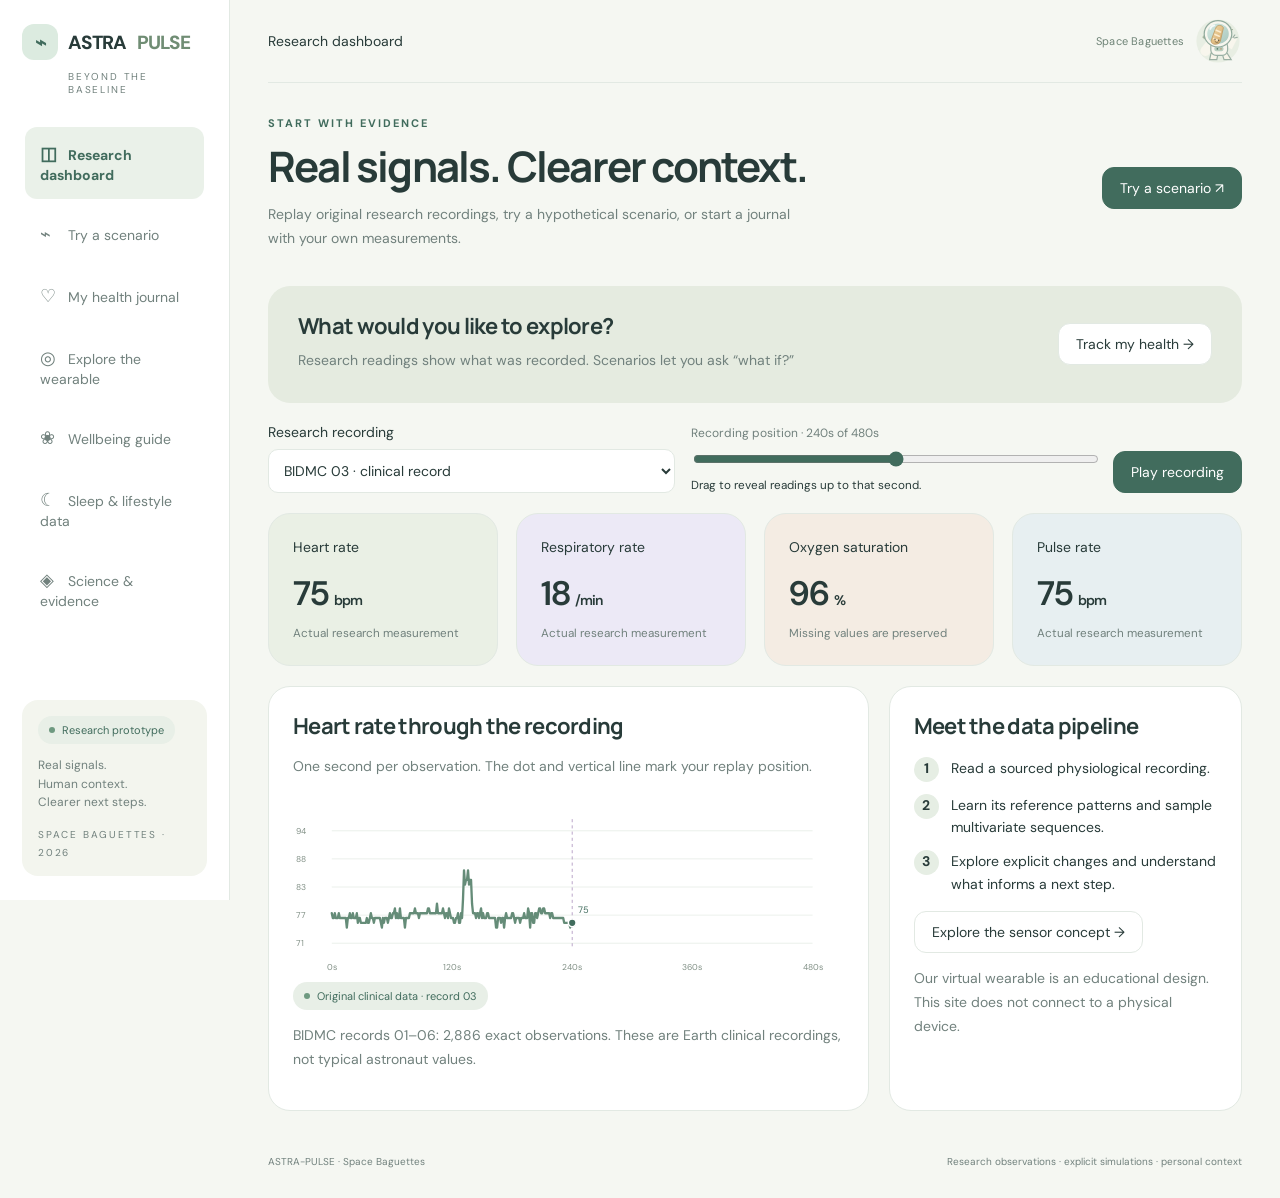
==== astra-pulse/index.html @ f9033aa8 "new dataset" ====
<!doctype html><html lang="en"><head><meta charset="UTF-8"><meta name="viewport" content="width=device-width,initial-scale=1"><meta name="description" content="Explore real health recordings, interactive scenarios, your personal journal and a 3D wearable concept."><title>ASTRA-PULSE · Crew health, understood</title><link rel="stylesheet" href="style.css"><link rel="stylesheet" href="experience.css"><link rel="stylesheet" href="cuff-model.css"></head><body><div id="app"></div><script src="research-data.js"></script><script src="sleep-data.js"></script><script src="health-engine.js"></script><script src="cuff-model.js"></script><script src="sleep-model.js"></script><script src="experience.js"></script></body></html>
---- astra-pulse/style.css ----
@import url('https://fonts.googleapis.com/css2?family=DM+Sans:wght@400;500;600;700&family=Manrope:wght@400;500;600;700;800&display=swap');
:root{--ink:#283b39;--muted:#71817d;--green:#416c5d;--line:#e2e9e3;--bg:#f5f7f2}*{box-sizing:border-box}body{margin:0;background:var(--bg);color:var(--ink);font:14px 'DM Sans',sans-serif}button,input,select{font:inherit}button,a,input,select{accent-color:var(--green)}button{cursor:pointer}button:focus-visible,a:focus-visible,input:focus-visible,select:focus-visible{outline:3px solid #b497df;outline-offset:3px}button{border:1px solid var(--line);border-radius:12px;padding:11px 17px;background:white;color:var(--ink)}button.primary{background:var(--green);color:white;border-color:var(--green)}a{color:var(--green)}h1,h2,h3{font-family:Manrope,sans-serif}h1{font-size:42px;line-height:1.17;letter-spacing:-1.8px;margin:12px 0}h2{font-size:22px;letter-spacing:-.7px;margin:0 0 8px}h3{font-size:15px;margin:0 0 10px}p{line-height:1.7;color:var(--muted)}.shell{display:grid;grid-template-columns:230px 1fr;min-height:100vh}.sidebar{background:#fff;border-right:1px solid var(--line);padding:32px 22px;position:sticky;top:0;height:100vh;display:flex;flex-direction:column}.logo{font-weight:800;font-size:19px;letter-spacing:-.7px;display:flex;align-items:center;gap:10px}.logo i{background:#dcebe0;width:36px;height:36px;display:grid;place-items:center;border-radius:12px;font-style:normal;color:var(--green)}.tiny{font-size:10px;text-transform:uppercase;letter-spacing:1.8px;color:var(--muted)}.sidebar nav{margin-top:45px;display:grid;gap:8px}.sidebar nav button{text-align:left;border:none;background:transparent;color:var(--muted);padding:15px}.sidebar nav button.active{background:#eaf1e9;color:var(--green);font-weight:700}.sidebar nav span{display:inline-block;width:28px;font-size:18px}.sidefoot{margin-top:auto;background:#f3f5ee;padding:18px;border-radius:16px}.sidefoot p{font-size:12px}.main{padding:0 38px 30px;max-width:1550px;width:100%;margin:auto}.topbar{height:83px;display:flex;align-items:center;justify-content:space-between;border-bottom:1px solid var(--line);gap:12px}.badge{display:inline-flex;align-items:center;gap:7px;border-radius:30px;font-size:11px;padding:7px 11px;background:#e8efe7;color:var(--green)}.badge:before{content:'';width:6px;height:6px;background:#6e9980;border-radius:50%}.avatar{display:inline-grid;place-items:center;width:36px;height:36px;background:#e9e0f3;border-radius:50%;font-weight:600}.hero{display:flex;justify-content:space-between;align-items:center;padding:33px 0 25px;gap:20px}.hero p{margin:10px 0;max-width:550px}.hero-actions{display:flex;gap:9px}.grid{display:grid;gap:18px}.stats{grid-template-columns:repeat(4,1fr);margin:20px 0}.card{border:1px solid var(--line);border-radius:22px;padding:24px;background:#fff;min-width:0}.stat{background:var(--tint,#fff)}.stat .value{font-size:34px;font-weight:600;letter-spacing:-1.2px;margin:15px 0 7px}.stat small{color:var(--muted)}.row{display:grid;grid-template-columns:1.7fr 1fr;gap:20px;margin-bottom:20px}.cardhead{display:flex;justify-content:space-between;align-items:center;gap:10px}.chart{width:100%;height:auto;display:block}.legend{display:flex;gap:18px;color:var(--muted);font-size:11px;margin-top:10px}.dot{display:inline-block;width:8px;height:8px;background:#6c9581;border-radius:50%;margin-right:5px}.notice{background:#f5eee2;border:1px solid #e7d8bd;border-radius:15px;padding:16px;margin:18px 0;line-height:1.7}.notice strong{display:block}.steps{display:grid;gap:12px;margin:16px 0}.step{display:flex;gap:12px;line-height:1.6}.step b{width:25px;height:25px;flex-shrink:0;background:#e6eee4;border-radius:50%;text-align:center}.controls{display:flex;flex-wrap:wrap;gap:16px;align-items:end;margin-bottom:18px}.control{display:grid;gap:8px;flex:1;min-width:140px}.control label{font-size:12px;color:var(--muted)}select{width:100%;padding:11px;border:1px solid var(--line);border-radius:10px;background:white;color:var(--ink)}input[type=range]{width:100%}.metriclabel{display:flex;justify-content:space-between}.mission{background:#e9eee8;overflow:hidden;position:relative;min-height:300px}.space{height:240px;perspective:800px;display:grid;place-items:center;touch-action:none;cursor:grab;background:radial-gradient(ellipse at 50% 60%,#f3f1e4,transparent 60%)}.craft{width:240px;height:130px;position:relative;transform-style:preserve-3d;transform:rotateX(-18deg) rotateY(-28deg);transition:transform .08s}.body{position:absolute;inset:15px 30px;background:linear-gradient(110deg,#fff,#dadfd8);border-radius:55px;border:2px solid #c1cbc2;box-shadow:inset 0 -18px 20px #b6c4b177;transform:translateZ(30px)}.window{position:absolute;left:72px;top:40px;width:90px;height:45px;border:7px solid #a5b8ac;border-radius:28px;background:linear-gradient(150deg,#729eab,#d0e9df);transform:translateZ(34px)}.panel{position:absolute;width:90px;height:140px;top:-5px;background:repeating-linear-gradient(0deg,transparent 0 22px,#afbdc9 23px 24px),repeating-linear-gradient(90deg,#829aa9 0 20px,#bfd0da 21px 23px);border:4px solid #b3c4cf;border-radius:6px;transform:translateZ(-5px)}.panel.left{left:-64px}.panel.right{right:-64px}.ring{position:absolute;width:130px;height:180px;left:55px;top:-25px;border:13px solid #ccd5c7;border-radius:50%;transform:rotateY(90deg);background:#eff2e333}.model-label{position:absolute;bottom:16px;left:22px;font-size:11px;color:var(--muted)}.bottomgrid{grid-template-columns:repeat(3,1fr)}.featureicon{font-size:24px;background:#f0eee5;display:inline-grid;place-items:center;width:44px;height:44px;border-radius:14px;margin-bottom:15px}.realmgrid{grid-template-columns:repeat(3,1fr)}.realm{background:var(--tint);min-height:210px}.realm p{color:#52655d}.realm button{background:#ffffff88}.eyebrow{color:var(--green);font-size:11px;letter-spacing:2px;text-transform:uppercase;font-weight:700}.banner{padding:25px 30px;border-radius:22px;background:#e5ebe0;display:flex;justify-content:space-between;align-items:center;gap:20px;margin-bottom:20px}.banner p{margin:5px 0}.tablewrap{overflow:auto}table{width:100%;border-collapse:collapse;font-size:12px}td,th{text-align:left;padding:14px 8px;border-bottom:1px solid var(--line)}th{color:var(--muted);font-weight:500}footer{display:flex;justify-content:space-between;color:var(--muted);font-size:10px;padding:24px 0 0;gap:20px}.checkin{display:flex;gap:10px;flex-wrap:wrap}.checkin button.selected{background:#dcebdd;border-color:#789981}.statusline{min-height:24px;font-size:12px;color:var(--green)}.breath{width:110px;height:110px;border-radius:50%;background:#dce7d7;margin:20px auto;display:grid;place-items:center}.breath.running{animation:breathe 10s ease-in-out infinite}@keyframes breathe{0%,100%{transform:scale(.8)}40%,60%{transform:scale(1.15)}}@media(min-width:1450px){.main{padding-left:55px;padding-right:55px}}@media(max-width:1100px){.shell{grid-template-columns:185px 1fr}.sidebar{padding:25px 12px}.main{padding:0 22px 25px}.stats{grid-template-columns:repeat(2,1fr)}.row{grid-template-columns:1fr}.realmgrid{grid-template-columns:repeat(2,1fr)}h1{font-size:34px}.hero{align-items:start}}@media(max-width:700px){.shell{display:block}.sidebar{position:static;height:auto;padding:15px}.sidebar nav{display:flex;overflow:auto;margin-top:15px;gap:4px}.sidebar nav button{white-space:nowrap;padding:11px}.sidebar nav span{width:20px}.sidefoot{display:none}.main{padding:0 15px 20px}.hero{display:block;padding-top:25px}.hero-actions{margin-top:15px}.topbar{height:65px}.stats{gap:10px}.card{padding:18px}.stat .value{font-size:28px}.bottomgrid,.realmgrid{grid-template-columns:1fr}.banner{display:block}.badge{font-size:10px}h1{font-size:32px}.cardhead{flex-wrap:wrap}}@media(prefers-reduced-motion:reduce){*{animation:none!important;transition:none!important}}
---- astra-pulse/experience.css ----
.preset-grid{display:flex;flex-wrap:wrap;gap:10px;margin-bottom:24px}.selected{background:#dcebdd!important;border-color:#7e9b82!important;color:#325842!important}.health-inputs{display:grid;grid-template-columns:1fr 1fr;gap:22px 16px}.health-inputs .control{min-width:0}.health-inputs small{line-height:1.5;color:#7a8880;font-size:11px}.health-inputs .metriclabel{flex-wrap:wrap;gap:8px}.health-inputs strong{color:#416c5d}.control input[type=number],.control input[type=date],.control textarea{background:#f9faf7;border:1px solid #dae3d8;border-radius:10px;padding:12px;width:100%;color:var(--ink)}textarea{resize:vertical;min-height:75px}.toggle{display:flex;gap:10px;align-items:center;margin-top:22px;color:var(--ink)}.scenario-layout{grid-template-columns:1fr 1.35fr}.score-number{font-size:48px;letter-spacing:-2px;color:#416c5d;font-weight:700}.score-number small{font-size:14px;color:var(--muted);letter-spacing:0;margin-left:6px}.score-parts{display:grid;grid-template-columns:1fr 1fr;gap:18px}.score-parts small{font-size:10px;color:var(--muted);display:block;margin-top:6px}.meter{height:6px;background:#edf0e9;border-radius:8px;margin-top:9px;overflow:hidden}.meter i{height:100%;display:block;background:#99b197;border-radius:8px}.mini-stats{display:grid;grid-template-columns:repeat(4,1fr);gap:10px;margin-top:20px}.mini-stats>div{padding:13px 8px;background:#f1f4ee;border-radius:13px;text-align:center}.mini-stats small{font-size:10px;color:var(--muted)}.mini-stats strong{display:block;font-size:18px;margin-top:8px}.mini-stats strong small{font-weight:400}details{line-height:1.7}summary{cursor:pointer;color:#416c5d;font-weight:600}#form-status{color:#416c5d;font-size:12px;line-height:1.6;margin-top:15px}.wearable-card{background:#e9eee8}.wearable-stage{position:relative}.wearable-stage .space{height:340px;background:radial-gradient(ellipse,#faf5e7,transparent 65%)}.wrist-model{position:relative;width:285px;height:220px;transform-style:preserve-3d}.wrist{position:absolute;left:0;top:67px;width:285px;height:105px;background:linear-gradient(180deg,#ead6c1,#d3b69b);border-radius:65px;border:1px solid #c4a58c;transform:translateZ(-15px);box-shadow:inset 0 -15px 25px #b9947666}.watch-band{position:absolute;left:105px;top:32px;width:75px;height:178px;background:repeating-linear-gradient(0deg,#819688 0 8px,#7a8c80 9px 10px);border:2px solid #6c8071;border-radius:30px;transform:translateZ(16px);box-shadow:0 12px 12px #314d3926}.watch-case{position:absolute;left:79px;top:48px;width:127px;height:143px;transform:translateZ(37px);background:linear-gradient(145deg,#f0eee1,#b4bdb3);border:3px solid #b5bfb2;border-radius:32px;box-shadow:6px 10px 0 #a9b4a6,12px 17px 18px #4a645c33;transform-style:preserve-3d}.watch-screen{position:absolute;inset:9px;border-radius:24px;background:linear-gradient(140deg,#334f45,#213c38);padding:14px 10px;color:#d6e9d9;transform:translateZ(5px)}.watch-screen>small{font-size:7px;letter-spacing:1px;display:block;text-align:center}.watch-screen>strong{display:block;margin-top:16px;font-size:29px;text-align:center}.watch-screen strong span{font-size:10px;font-weight:400}.watch-screen svg{width:100%;margin-top:8px}.sensor-dot{position:absolute;z-index:3;border:2px solid white;width:27px;height:27px;padding:0;border-radius:50%;background:#a2c5a0;color:#315840;box-shadow:0 0 0 5px #d9e6d388;animation:sensorPulse 2.3s ease-in-out infinite;transform:translateZ(13px);font-size:14px}.sensor-dot.ppg{left:-13px;top:50px}.sensor-dot.oxygen{right:-13px;top:65px;background:#c7b0de}.sensor-dot.eda{left:26px;bottom:-12px;background:#e5c699}.sensor-dot.motion{right:-8px;top:12px;background:#a8c8d5}.sensor-dot.temp{left:9px;top:-13px;background:#e2b4b5}.sensor-dot.active{box-shadow:0 0 0 7px #b7d2ab88;background:#d9edcf}.sensor-arrows{display:grid;grid-template-columns:1fr 1fr;gap:10px}.sensor-arrow{text-align:left;display:flex;align-items:center;gap:8px;font-size:12px;position:relative;background:#ffffffbb}.sensor-arrow span{font-size:18px}.sensor-arrow i{margin-left:auto;font-style:normal;font-size:18px;color:#78927b}.sensor-arrow:before{content:'→';color:#90a483;font-size:20px}.wearable-card .controls{margin-top:20px}.wearable-card p{font-size:11px}.dialog-close{position:absolute;top:15px;right:15px;padding:5px 12px;font-size:20px}dialog{border:1px solid var(--line);border-radius:25px;padding:34px;max-width:560px;width:calc(100% - 35px);color:var(--ink);box-shadow:0 25px 100px #203f3b44}dialog::backdrop{background:#233e3b70;backdrop-filter:blur(5px)}dialog h2{padding-right:25px}@keyframes sensorPulse{50%{box-shadow:0 0 0 9px #c1d7b655}}@media(max-width:1200px){.scenario-layout{grid-template-columns:1fr}.wearable-stage .space{height:300px}}@media(max-width:700px){.health-inputs,.score-parts{grid-template-columns:1fr}.mini-stats{grid-template-columns:repeat(2,1fr)}.sensor-arrows{grid-template-columns:1fr}.preset-grid button{font-size:12px;padding:10px}.score-number{font-size:38px}.wrist-model{width:270px}.health-inputs{gap:17px}}
 .sensor-leaders{position:absolute;left:-100px;top:-85px;width:340px;height:340px;overflow:visible;transform:translateZ(13px);pointer-events:none}.sensor-leaders g{pointer-events:all;cursor:pointer}.sensor-leaders g>path{stroke:#8da68f;stroke-width:1.5;fill:none}.sensor-leaders text{font-family:'DM Sans',sans-serif;font-size:10px;fill:#587260;font-weight:600}.sensor-leaders g:focus-visible{outline:2px solid #a18abc}.sensor-leaders g:hover>path{stroke:#416c5d;stroke-width:3}.sensor-leaders g:hover text{fill:#294c3c}
/* Keep the footer card visible; only navigation scrolls on shorter screens. */
@media (min-width:701px){
 .sidebar{height:100dvh;min-height:0;padding:24px 22px;overflow:hidden}
 .sidebar>.logo,.sidebar>.tiny{flex-shrink:0}
 .sidebar nav{flex:1 1 auto;min-height:0;margin-top:28px;overflow-y:auto;align-content:start;scrollbar-width:thin;padding:3px}
 .sidebar nav button{flex-shrink:0}
 .sidefoot{flex:0 0 auto;margin-top:18px;padding:16px}
 .sidefoot p{margin:12px 0;line-height:1.55}
}
@media (min-width:701px) and (max-width:1100px){.sidebar{padding:20px 12px}}
@media (min-width:701px) and (min-height:601px) and (max-height:800px){
 .sidebar nav{margin-top:20px;gap:4px}
 .sidebar nav button{padding:10px}
 .sidefoot{padding:14px;margin-top:12px}
 .sidefoot p{margin:8px 0;font-size:11px}
 .sidefoot .tiny{font-size:9px;letter-spacing:1px}
}
@media (min-width:701px) and (max-height:600px){
 .sidebar{padding-top:16px;padding-bottom:16px}
 .sidebar nav{margin-top:16px;gap:4px}
 .sidebar nav button{padding:11px}
 .sidefoot{padding:12px;margin-top:12px}
 .sidefoot p{margin:8px 0;font-size:11px}
 .sidefoot .tiny{font-size:9px;letter-spacing:1px}
}
 .team-mascot{display:flex;align-items:center;gap:10px;flex-shrink:0;color:#6e8376;font-size:11px;letter-spacing:.2px}.team-mascot img{display:block;width:48px;height:48px}.external-cuff-model{position:absolute;left:245px;top:130px;width:96px;height:72px;padding:0;background:none;border:none;border-radius:18px;transform:translateZ(13px);transform-style:preserve-3d;box-shadow:none}.cuff-arm{position:absolute;left:0;top:13px;width:93px;height:50px;border-radius:30px;background:linear-gradient(#e8d2b9,#c8a789);box-shadow:inset 0 -8px 10px #b9957733}.cuff-wrap{position:absolute;left:20px;top:5px;width:58px;height:61px;border-radius:13px;background:linear-gradient(120deg,#91a8b2,#b8cbd0);border:2px solid #7a939e;box-shadow:4px 4px 0 #718b9533}.cuff-display{position:absolute;left:29px;top:13px;width:42px;height:40px;border-radius:6px;background:#f0f5e9;display:flex;flex-direction:column;align-items:center;justify-content:center;color:#48665a;transform:translateZ(7px)}.cuff-display small{font-size:5px;line-height:1.5}.cuff-display strong{font-size:8px;line-height:1.8}.cuff-port{position:absolute;left:72px;top:40px;width:15px;height:24px;border-right:3px solid #718e99;border-bottom:3px solid #718e99;border-radius:0 0 12px 0}.external-cuff-model:hover .cuff-wrap,.external-cuff-model.selected .cuff-wrap{border-color:#527e66;box-shadow:0 0 0 5px #c8dcbd88}.external-cuff-model:focus-visible{outline:3px solid #ac93c5;outline-offset:5px}@media(max-width:700px){.team-mascot{gap:4px}.team-mascot span{display:none}.team-mascot img{width:42px;height:42px}.external-cuff-model{left:227px;transform:translateZ(13px) scale(.85)}}
 .sensor-leaders g{pointer-events:bounding-box}
@media(max-width:700px){.wearable-stage .space{overflow:clip}.wearable-stage .wrist-model{width:340px;zoom:.85}}
.cuff-accessory{display:block;width:100%;margin:12px 0 20px;padding:16px 18px;background:#f7f9f3;border:1px solid #d7e2d5;border-radius:20px;text-align:left;transition:background .15s,border-color .15s}.cuff-accessory:hover{background:#fff;border-color:#90ad96}.cuff-accessory.selected{background:#eef5e9!important}.cuff-accessory img{display:block;width:100%;height:auto;margin:12px 0 4px}.cuff-accessory>small{display:block;text-align:center;color:#829184;font-size:10px;line-height:1.5}.cuff-caption{display:flex;justify-content:space-between;align-items:center;gap:12px;color:#5d7965;font-size:11px}.cuff-caption .eyebrow{font-size:9px;letter-spacing:1.4px}@media(max-width:700px){.cuff-accessory{padding:13px 10px}.cuff-caption{align-items:start;flex-direction:column;gap:7px}.wearable-stage .wrist-model{width:285px;zoom:.85}}
---- astra-pulse/cuff-model.css ----
.cuff-3d{background:#edf2e9;text-align:left;cursor:default;padding:18px 20px;border:1px solid #d6e1d2}.cuff-space{height:228px;display:grid;place-items:center;perspective:850px;touch-action:none;cursor:grab;background:radial-gradient(ellipse,#f9f6e8,transparent 65%);overflow:clip;border-radius:14px}.cuff-rig{width:420px;height:180px;position:relative;transform-style:preserve-3d}.cuff-upper-arm{position:absolute;left:10px;top:60px;width:235px;height:80px;background:linear-gradient(#ead8c1,#d3b698);border:1px solid #c7ab8f;border-radius:44px;box-shadow:inset 0 -12px 20px #b6957526;transform:translateZ(-14px)}.cuff-fabric{position:absolute;left:82px;top:47px;width:94px;height:102px;border:2px solid #718a7b;background:linear-gradient(105deg,#a4b7a5,#7f9a88 50%,#637f70);border-radius:18px 20px 20px 18px;box-shadow:5px 7px 0 #6a847566,inset 6px 0 15px #d9e4d566;transform:translateZ(13px);transform-style:preserve-3d}.cuff-seam{position:absolute;inset:9px;border:1px dashed #d4e1cf80;border-radius:12px;pointer-events:none}.cuff-fastener{position:absolute;left:11px;right:11px;top:42px;height:22px;border-radius:4px;background:linear-gradient(#6f8676,#4d6e5c);border:1px solid #597361}.cuff-air-tube{position:absolute;inset:0;width:420px;height:180px;transform:translateZ(4px);pointer-events:none}.cuff-monitor{position:absolute;left:288px;top:43px;width:122px;height:111px;border-radius:25px;background:linear-gradient(135deg,#fcfbf2,#d9e0d4);border:2px solid #afbdac;box-shadow:5px 8px 0 #acbaaa,10px 16px 20px #4d6a5721;transform:translateZ(27px);transform-style:preserve-3d}.cuff-monitor-screen{position:absolute;left:12px;right:12px;top:13px;height:65px;border-radius:14px;background:linear-gradient(135deg,#334f45,#213c38);color:#d6e9d9;display:flex;flex-direction:column;align-items:center;justify-content:center;gap:5px;transform:translateZ(5px);text-align:center;box-shadow:inset 0 1px 3px #18372b55}.monitor-label{font-size:6px;letter-spacing:.8px;line-height:1}.cuff-monitor-screen strong{font-size:19px;font-weight:600;line-height:1;white-space:nowrap;font-variant-numeric:tabular-nums;letter-spacing:-.5px}.cuff-monitor-screen strong span{font-size:12px;color:#a9c6b4;font-weight:400;vertical-align:2px}.monitor-unit{font-size:7px;line-height:1;color:#a9c6b4}.monitor-power{position:absolute;bottom:9px;left:calc(50% - 9px);width:18px;height:18px;background:#8aa38c;border:1px solid #78937d;border-radius:50%;display:grid;place-items:center;color:#f6f8ef;font-size:11px}.cuff-hotspot{position:absolute;right:-13px;top:23px;width:28px;height:28px;border:2px solid #fff;border-radius:50%;background:#a8c7a0;color:#3b674c;padding:0;font-size:15px;box-shadow:0 0 0 5px #d4e4c888;animation:sensorPulse 2.3s ease-in-out infinite;transform:translateZ(14px);z-index:3}.cuff-floating-label{position:absolute;left:193px;top:2px;padding:6px 9px;background:#f5f8efbb;border:1px solid #d7e3d1;border-radius:9px;color:#587b61;font-size:10px;transform:translateZ(28px);z-index:4}.cuff-floating-arrow{position:absolute;inset:0;width:420px;height:180px;transform:translateZ(28px);pointer-events:none}.cuff-model-controls{display:flex;align-items:center;justify-content:space-between;gap:12px;margin:4px 0 14px}.cuff-model-controls button{font-size:11px;padding:8px 12px}.cuff-model-controls span{font-size:10px;color:#7c9080}.cuff-3d>small{display:block;font-size:10px;line-height:1.6;color:#809280;text-align:center}.cuff-3d:hover{background:#edf2e9;border-color:#d6e1d2}@media(max-width:700px){.cuff-3d{padding:15px 10px}.cuff-rig{zoom:.72}.cuff-space{height:190px}.cuff-model-controls{align-items:flex-start;flex-direction:column;gap:9px}}
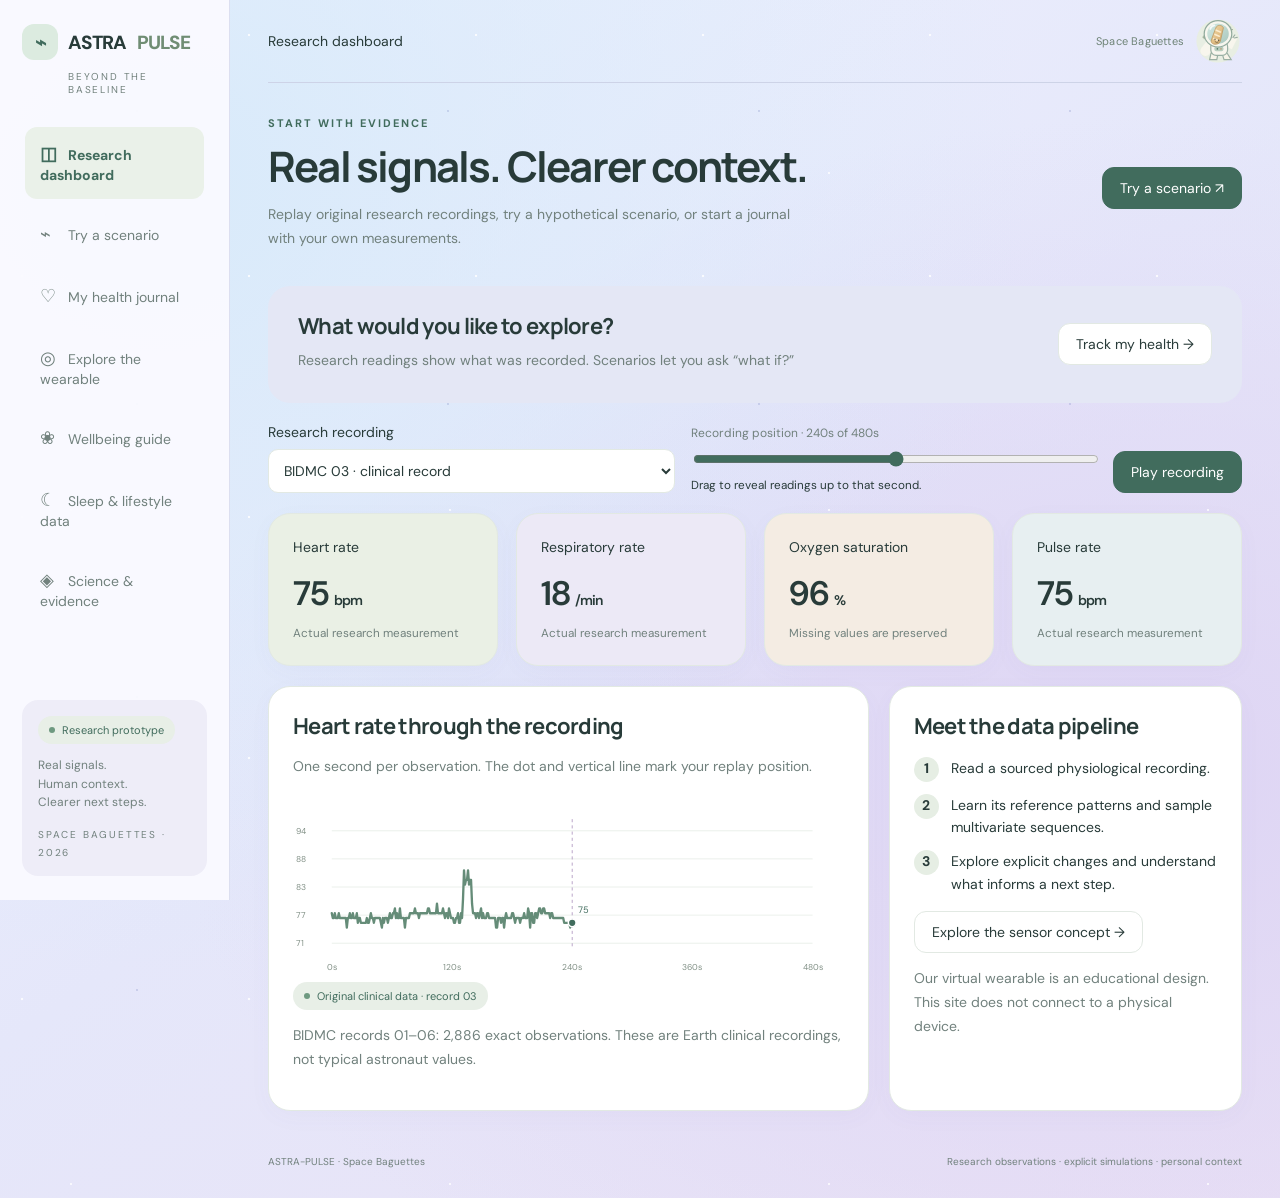
==== commit 77bf9056: "background" ====
--- a/astra-pulse/index.html
+++ b/astra-pulse/index.html
@@ -1 +1 @@
-<!doctype html><html lang="en"><head><meta charset="UTF-8"><meta name="viewport" content="width=device-width,initial-scale=1"><meta name="description" content="Explore real health recordings, interactive scenarios, your personal journal and a 3D wearable concept."><title>ASTRA-PULSE · Crew health, understood</title><link rel="stylesheet" href="style.css"><link rel="stylesheet" href="experience.css"><link rel="stylesheet" href="cuff-model.css"></head><body><div id="app"></div><script src="research-data.js"></script><script src="sleep-data.js"></script><script src="health-engine.js"></script><script src="cuff-model.js"></script><script src="sleep-model.js"></script><script src="experience.js"></script></body></html>
+<!doctype html><html lang="en"><head><meta charset="UTF-8"><meta name="viewport" content="width=device-width,initial-scale=1"><meta name="description" content="Explore real health recordings, interactive scenarios, your personal journal and a 3D wearable concept."><title>ASTRA-PULSE · Crew health, understood</title><link rel="stylesheet" href="style.css?v=20261011-sleep1"><link rel="stylesheet" href="experience.css?v=20261018-space1"><link rel="stylesheet" href="cuff-model.css?v=20261011-sleep1"></head><body><div id="app"></div><script src="research-data.js?v=20261011-sleep1"></script><script src="sleep-data.js?v=20261011-sleep1"></script><script src="health-engine.js?v=20261011-sleep1"></script><script src="cuff-model.js?v=20261011-sleep1"></script><script src="sleep-model.js?v=20261011-sleep1"></script><script src="experience.js?v=20261011-sleep1"></script></body></html>
--- a/astra-pulse/experience.css
+++ b/astra-pulse/experience.css
@@ -29,3 +29,20 @@
  .sensor-leaders g{pointer-events:bounding-box}
 @media(max-width:700px){.wearable-stage .space{overflow:clip}.wearable-stage .wrist-model{width:340px;zoom:.85}}
 .cuff-accessory{display:block;width:100%;margin:12px 0 20px;padding:16px 18px;background:#f7f9f3;border:1px solid #d7e2d5;border-radius:20px;text-align:left;transition:background .15s,border-color .15s}.cuff-accessory:hover{background:#fff;border-color:#90ad96}.cuff-accessory.selected{background:#eef5e9!important}.cuff-accessory img{display:block;width:100%;height:auto;margin:12px 0 4px}.cuff-accessory>small{display:block;text-align:center;color:#829184;font-size:10px;line-height:1.5}.cuff-caption{display:flex;justify-content:space-between;align-items:center;gap:12px;color:#5d7965;font-size:11px}.cuff-caption .eyebrow{font-size:9px;letter-spacing:1.4px}@media(max-width:700px){.cuff-accessory{padding:13px 10px}.cuff-caption{align-items:start;flex-direction:column;gap:7px}.wearable-stage .wrist-model{width:285px;zoom:.85}}
+/* Quiet space backdrop: static stars keep charts and reading distraction-free. */
+body {
+  background-color: #e7eafb;
+  background-image:
+    radial-gradient(circle at 22px 35px, #ffffffcc 0 1px, transparent 1.6px),
+    radial-gradient(circle at 137px 111px, #6c79b83b 0 .7px, transparent 1.3px),
+    radial-gradient(circle at 71px 173px, #ffffffb8 0 .8px, transparent 1.5px),
+    radial-gradient(ellipse at 12% 15%, #d8eafa 0%, transparent 55%),
+    radial-gradient(ellipse at 90% 65%, #ded5f4 0%, transparent 60%),
+    linear-gradient(145deg, #eff3ff, #e5e7fa 50%, #eae1f5);
+  background-size: 227px 241px, 311px 293px, 379px 337px, 100% 100%, 100% 100%, 100% 100%;
+}
+.sidebar { background: #fafafff2; border-right-color: #dcdff0; }
+.topbar { border-bottom-color: #cdd3e7; }
+.sidefoot { background: #eeedf8; }
+.banner { background: #e4e7f5; }
+.card { box-shadow: 0 6px 24px #55619a08; }
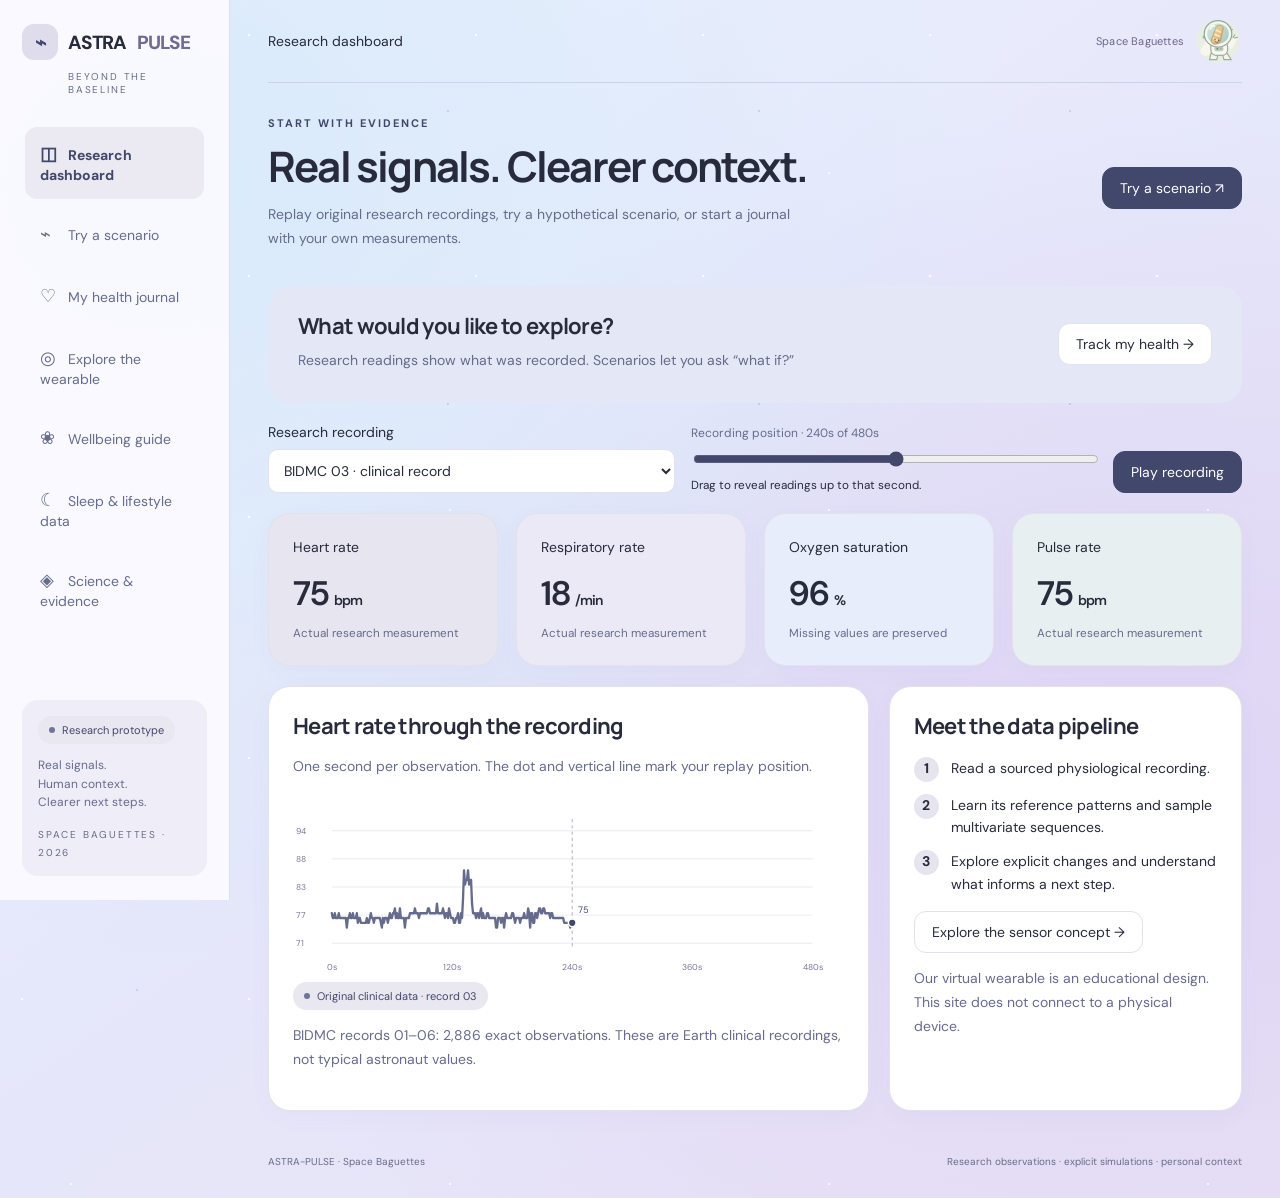
==== commit 6017d1d9: "background pt.2" ====
--- a/astra-pulse/index.html
+++ b/astra-pulse/index.html
@@ -1 +1 @@
-<!doctype html><html lang="en"><head><meta charset="UTF-8"><meta name="viewport" content="width=device-width,initial-scale=1"><meta name="description" content="Explore real health recordings, interactive scenarios, your personal journal and a 3D wearable concept."><title>ASTRA-PULSE · Crew health, understood</title><link rel="stylesheet" href="style.css?v=20261011-sleep1"><link rel="stylesheet" href="experience.css?v=20261018-space1"><link rel="stylesheet" href="cuff-model.css?v=20261011-sleep1"></head><body><div id="app"></div><script src="research-data.js?v=20261011-sleep1"></script><script src="sleep-data.js?v=20261011-sleep1"></script><script src="health-engine.js?v=20261011-sleep1"></script><script src="cuff-model.js?v=20261011-sleep1"></script><script src="sleep-model.js?v=20261011-sleep1"></script><script src="experience.js?v=20261011-sleep1"></script></body></html>
+<!doctype html><html lang="en"><head><meta charset="UTF-8"><meta name="viewport" content="width=device-width,initial-scale=1"><meta name="description" content="Explore real health recordings, interactive scenarios, your personal journal and a 3D wearable concept."><title>ASTRA-PULSE · Crew health, understood</title><link rel="stylesheet" href="style.css?v=20261018-cosmic2"><link rel="stylesheet" href="experience.css?v=20261018-cosmic2"><link rel="stylesheet" href="cuff-model.css?v=20261018-cosmic2"></head><body><div id="app"></div><script src="research-data.js?v=20261018-cosmic2"></script><script src="sleep-data.js?v=20261018-cosmic2"></script><script src="health-engine.js?v=20261018-cosmic2"></script><script src="cuff-model.js?v=20261018-cosmic2"></script><script src="sleep-model.js?v=20261018-cosmic2"></script><script src="experience.js?v=20261018-cosmic2"></script></body></html>
--- a/astra-pulse/style.css
+++ b/astra-pulse/style.css
@@ -1,2 +1,2 @@
 @import url('https://fonts.googleapis.com/css2?family=DM+Sans:wght@400;500;600;700&family=Manrope:wght@400;500;600;700;800&display=swap');
-:root{--ink:#283b39;--muted:#71817d;--green:#416c5d;--line:#e2e9e3;--bg:#f5f7f2}*{box-sizing:border-box}body{margin:0;background:var(--bg);color:var(--ink);font:14px 'DM Sans',sans-serif}button,input,select{font:inherit}button,a,input,select{accent-color:var(--green)}button{cursor:pointer}button:focus-visible,a:focus-visible,input:focus-visible,select:focus-visible{outline:3px solid #b497df;outline-offset:3px}button{border:1px solid var(--line);border-radius:12px;padding:11px 17px;background:white;color:var(--ink)}button.primary{background:var(--green);color:white;border-color:var(--green)}a{color:var(--green)}h1,h2,h3{font-family:Manrope,sans-serif}h1{font-size:42px;line-height:1.17;letter-spacing:-1.8px;margin:12px 0}h2{font-size:22px;letter-spacing:-.7px;margin:0 0 8px}h3{font-size:15px;margin:0 0 10px}p{line-height:1.7;color:var(--muted)}.shell{display:grid;grid-template-columns:230px 1fr;min-height:100vh}.sidebar{background:#fff;border-right:1px solid var(--line);padding:32px 22px;position:sticky;top:0;height:100vh;display:flex;flex-direction:column}.logo{font-weight:800;font-size:19px;letter-spacing:-.7px;display:flex;align-items:center;gap:10px}.logo i{background:#dcebe0;width:36px;height:36px;display:grid;place-items:center;border-radius:12px;font-style:normal;color:var(--green)}.tiny{font-size:10px;text-transform:uppercase;letter-spacing:1.8px;color:var(--muted)}.sidebar nav{margin-top:45px;display:grid;gap:8px}.sidebar nav button{text-align:left;border:none;background:transparent;color:var(--muted);padding:15px}.sidebar nav button.active{background:#eaf1e9;color:var(--green);font-weight:700}.sidebar nav span{display:inline-block;width:28px;font-size:18px}.sidefoot{margin-top:auto;background:#f3f5ee;padding:18px;border-radius:16px}.sidefoot p{font-size:12px}.main{padding:0 38px 30px;max-width:1550px;width:100%;margin:auto}.topbar{height:83px;display:flex;align-items:center;justify-content:space-between;border-bottom:1px solid var(--line);gap:12px}.badge{display:inline-flex;align-items:center;gap:7px;border-radius:30px;font-size:11px;padding:7px 11px;background:#e8efe7;color:var(--green)}.badge:before{content:'';width:6px;height:6px;background:#6e9980;border-radius:50%}.avatar{display:inline-grid;place-items:center;width:36px;height:36px;background:#e9e0f3;border-radius:50%;font-weight:600}.hero{display:flex;justify-content:space-between;align-items:center;padding:33px 0 25px;gap:20px}.hero p{margin:10px 0;max-width:550px}.hero-actions{display:flex;gap:9px}.grid{display:grid;gap:18px}.stats{grid-template-columns:repeat(4,1fr);margin:20px 0}.card{border:1px solid var(--line);border-radius:22px;padding:24px;background:#fff;min-width:0}.stat{background:var(--tint,#fff)}.stat .value{font-size:34px;font-weight:600;letter-spacing:-1.2px;margin:15px 0 7px}.stat small{color:var(--muted)}.row{display:grid;grid-template-columns:1.7fr 1fr;gap:20px;margin-bottom:20px}.cardhead{display:flex;justify-content:space-between;align-items:center;gap:10px}.chart{width:100%;height:auto;display:block}.legend{display:flex;gap:18px;color:var(--muted);font-size:11px;margin-top:10px}.dot{display:inline-block;width:8px;height:8px;background:#6c9581;border-radius:50%;margin-right:5px}.notice{background:#f5eee2;border:1px solid #e7d8bd;border-radius:15px;padding:16px;margin:18px 0;line-height:1.7}.notice strong{display:block}.steps{display:grid;gap:12px;margin:16px 0}.step{display:flex;gap:12px;line-height:1.6}.step b{width:25px;height:25px;flex-shrink:0;background:#e6eee4;border-radius:50%;text-align:center}.controls{display:flex;flex-wrap:wrap;gap:16px;align-items:end;margin-bottom:18px}.control{display:grid;gap:8px;flex:1;min-width:140px}.control label{font-size:12px;color:var(--muted)}select{width:100%;padding:11px;border:1px solid var(--line);border-radius:10px;background:white;color:var(--ink)}input[type=range]{width:100%}.metriclabel{display:flex;justify-content:space-between}.mission{background:#e9eee8;overflow:hidden;position:relative;min-height:300px}.space{height:240px;perspective:800px;display:grid;place-items:center;touch-action:none;cursor:grab;background:radial-gradient(ellipse at 50% 60%,#f3f1e4,transparent 60%)}.craft{width:240px;height:130px;position:relative;transform-style:preserve-3d;transform:rotateX(-18deg) rotateY(-28deg);transition:transform .08s}.body{position:absolute;inset:15px 30px;background:linear-gradient(110deg,#fff,#dadfd8);border-radius:55px;border:2px solid #c1cbc2;box-shadow:inset 0 -18px 20px #b6c4b177;transform:translateZ(30px)}.window{position:absolute;left:72px;top:40px;width:90px;height:45px;border:7px solid #a5b8ac;border-radius:28px;background:linear-gradient(150deg,#729eab,#d0e9df);transform:translateZ(34px)}.panel{position:absolute;width:90px;height:140px;top:-5px;background:repeating-linear-gradient(0deg,transparent 0 22px,#afbdc9 23px 24px),repeating-linear-gradient(90deg,#829aa9 0 20px,#bfd0da 21px 23px);border:4px solid #b3c4cf;border-radius:6px;transform:translateZ(-5px)}.panel.left{left:-64px}.panel.right{right:-64px}.ring{position:absolute;width:130px;height:180px;left:55px;top:-25px;border:13px solid #ccd5c7;border-radius:50%;transform:rotateY(90deg);background:#eff2e333}.model-label{position:absolute;bottom:16px;left:22px;font-size:11px;color:var(--muted)}.bottomgrid{grid-template-columns:repeat(3,1fr)}.featureicon{font-size:24px;background:#f0eee5;display:inline-grid;place-items:center;width:44px;height:44px;border-radius:14px;margin-bottom:15px}.realmgrid{grid-template-columns:repeat(3,1fr)}.realm{background:var(--tint);min-height:210px}.realm p{color:#52655d}.realm button{background:#ffffff88}.eyebrow{color:var(--green);font-size:11px;letter-spacing:2px;text-transform:uppercase;font-weight:700}.banner{padding:25px 30px;border-radius:22px;background:#e5ebe0;display:flex;justify-content:space-between;align-items:center;gap:20px;margin-bottom:20px}.banner p{margin:5px 0}.tablewrap{overflow:auto}table{width:100%;border-collapse:collapse;font-size:12px}td,th{text-align:left;padding:14px 8px;border-bottom:1px solid var(--line)}th{color:var(--muted);font-weight:500}footer{display:flex;justify-content:space-between;color:var(--muted);font-size:10px;padding:24px 0 0;gap:20px}.checkin{display:flex;gap:10px;flex-wrap:wrap}.checkin button.selected{background:#dcebdd;border-color:#789981}.statusline{min-height:24px;font-size:12px;color:var(--green)}.breath{width:110px;height:110px;border-radius:50%;background:#dce7d7;margin:20px auto;display:grid;place-items:center}.breath.running{animation:breathe 10s ease-in-out infinite}@keyframes breathe{0%,100%{transform:scale(.8)}40%,60%{transform:scale(1.15)}}@media(min-width:1450px){.main{padding-left:55px;padding-right:55px}}@media(max-width:1100px){.shell{grid-template-columns:185px 1fr}.sidebar{padding:25px 12px}.main{padding:0 22px 25px}.stats{grid-template-columns:repeat(2,1fr)}.row{grid-template-columns:1fr}.realmgrid{grid-template-columns:repeat(2,1fr)}h1{font-size:34px}.hero{align-items:start}}@media(max-width:700px){.shell{display:block}.sidebar{position:static;height:auto;padding:15px}.sidebar nav{display:flex;overflow:auto;margin-top:15px;gap:4px}.sidebar nav button{white-space:nowrap;padding:11px}.sidebar nav span{width:20px}.sidefoot{display:none}.main{padding:0 15px 20px}.hero{display:block;padding-top:25px}.hero-actions{margin-top:15px}.topbar{height:65px}.stats{gap:10px}.card{padding:18px}.stat .value{font-size:28px}.bottomgrid,.realmgrid{grid-template-columns:1fr}.banner{display:block}.badge{font-size:10px}h1{font-size:32px}.cardhead{flex-wrap:wrap}}@media(prefers-reduced-motion:reduce){*{animation:none!important;transition:none!important}}
+:root{--ink:#282b3b;--muted:#666c8c;--green:#41486c;--line:#e3e1ea;--bg:#f3f2f7}*{box-sizing:border-box}body{margin:0;background:var(--bg);color:var(--ink);font:14px 'DM Sans',sans-serif}button,input,select{font:inherit}button,a,input,select{accent-color:var(--green)}button{cursor:pointer}button:focus-visible,a:focus-visible,input:focus-visible,select:focus-visible{outline:3px solid #b497df;outline-offset:3px}button{border:1px solid var(--line);border-radius:12px;padding:11px 17px;background:white;color:var(--ink)}button.primary{background:var(--green);color:white;border-color:var(--green)}a{color:var(--green)}h1,h2,h3{font-family:Manrope,sans-serif}h1{font-size:42px;line-height:1.17;letter-spacing:-1.8px;margin:12px 0}h2{font-size:22px;letter-spacing:-.7px;margin:0 0 8px}h3{font-size:15px;margin:0 0 10px}p{line-height:1.7;color:var(--muted)}.shell{display:grid;grid-template-columns:230px 1fr;min-height:100vh}.sidebar{background:#fff;border-right:1px solid var(--line);padding:32px 22px;position:sticky;top:0;height:100vh;display:flex;flex-direction:column}.logo{font-weight:800;font-size:19px;letter-spacing:-.7px;display:flex;align-items:center;gap:10px}.logo i{background:#dfdceb;width:36px;height:36px;display:grid;place-items:center;border-radius:12px;font-style:normal;color:var(--green)}.tiny{font-size:10px;text-transform:uppercase;letter-spacing:1.8px;color:var(--muted)}.sidebar nav{margin-top:45px;display:grid;gap:8px}.sidebar nav button{text-align:left;border:none;background:transparent;color:var(--muted);padding:15px}.sidebar nav button.active{background:#ebe9f1;color:var(--green);font-weight:700}.sidebar nav span{display:inline-block;width:28px;font-size:18px}.sidefoot{margin-top:auto;background:#efeef5;padding:18px;border-radius:16px}.sidefoot p{font-size:12px}.main{padding:0 38px 30px;max-width:1550px;width:100%;margin:auto}.topbar{height:83px;display:flex;align-items:center;justify-content:space-between;border-bottom:1px solid var(--line);gap:12px}.badge{display:inline-flex;align-items:center;gap:7px;border-radius:30px;font-size:11px;padding:7px 11px;background:#e9e7ef;color:var(--green)}.badge:before{content:'';width:6px;height:6px;background:#6e7599;border-radius:50%}.avatar{display:inline-grid;place-items:center;width:36px;height:36px;background:#e9e0f3;border-radius:50%;font-weight:600}.hero{display:flex;justify-content:space-between;align-items:center;padding:33px 0 25px;gap:20px}.hero p{margin:10px 0;max-width:550px}.hero-actions{display:flex;gap:9px}.grid{display:grid;gap:18px}.stats{grid-template-columns:repeat(4,1fr);margin:20px 0}.card{border:1px solid var(--line);border-radius:22px;padding:24px;background:#fff;min-width:0}.stat{background:var(--tint,#fff)}.stat .value{font-size:34px;font-weight:600;letter-spacing:-1.2px;margin:15px 0 7px}.stat small{color:var(--muted)}.row{display:grid;grid-template-columns:1.7fr 1fr;gap:20px;margin-bottom:20px}.cardhead{display:flex;justify-content:space-between;align-items:center;gap:10px}.chart{width:100%;height:auto;display:block}.legend{display:flex;gap:18px;color:var(--muted);font-size:11px;margin-top:10px}.dot{display:inline-block;width:8px;height:8px;background:#6c7395;border-radius:50%;margin-right:5px}.notice{background:#f5eee2;border:1px solid #e7d8bd;border-radius:15px;padding:16px;margin:18px 0;line-height:1.7}.notice strong{display:block}.steps{display:grid;gap:12px;margin:16px 0}.step{display:flex;gap:12px;line-height:1.6}.step b{width:25px;height:25px;flex-shrink:0;background:#e6e4ee;border-radius:50%;text-align:center}.controls{display:flex;flex-wrap:wrap;gap:16px;align-items:end;margin-bottom:18px}.control{display:grid;gap:8px;flex:1;min-width:140px}.control label{font-size:12px;color:var(--muted)}select{width:100%;padding:11px;border:1px solid var(--line);border-radius:10px;background:white;color:var(--ink)}input[type=range]{width:100%}.metriclabel{display:flex;justify-content:space-between}.mission{background:#e9e8ee;overflow:hidden;position:relative;min-height:300px}.space{height:240px;perspective:800px;display:grid;place-items:center;touch-action:none;cursor:grab;background:radial-gradient(ellipse at 50% 60%,#f3f1e4,transparent 60%)}.craft{width:240px;height:130px;position:relative;transform-style:preserve-3d;transform:rotateX(-18deg) rotateY(-28deg);transition:transform .08s}.body{position:absolute;inset:15px 30px;background:linear-gradient(110deg,#fff,#d8d6e1);border-radius:55px;border:2px solid #c1bdcf;box-shadow:inset 0 -18px 20px #b4b0c577;transform:translateZ(30px)}.window{position:absolute;left:72px;top:40px;width:90px;height:45px;border:7px solid #a7a2bb;border-radius:28px;background:linear-gradient(150deg,#729eab,#d0d4e9);transform:translateZ(34px)}.panel{position:absolute;width:90px;height:140px;top:-5px;background:repeating-linear-gradient(0deg,transparent 0 22px,#afbdc9 23px 24px),repeating-linear-gradient(90deg,#829aa9 0 20px,#bfd0da 21px 23px);border:4px solid #b3c4cf;border-radius:6px;transform:translateZ(-5px)}.panel.left{left:-64px}.panel.right{right:-64px}.ring{position:absolute;width:130px;height:180px;left:55px;top:-25px;border:13px solid #c9c6d6;border-radius:50%;transform:rotateY(90deg);background:#e6e3f233}.model-label{position:absolute;bottom:16px;left:22px;font-size:11px;color:var(--muted)}.bottomgrid{grid-template-columns:repeat(3,1fr)}.featureicon{font-size:24px;background:#f0eee5;display:inline-grid;place-items:center;width:44px;height:44px;border-radius:14px;margin-bottom:15px}.realmgrid{grid-template-columns:repeat(3,1fr)}.realm{background:var(--tint);min-height:210px}.realm p{color:#4d526a}.realm button{background:#ffffff88}.eyebrow{color:var(--green);font-size:11px;letter-spacing:2px;text-transform:uppercase;font-weight:700}.banner{padding:25px 30px;border-radius:22px;background:#e2e0eb;display:flex;justify-content:space-between;align-items:center;gap:20px;margin-bottom:20px}.banner p{margin:5px 0}.tablewrap{overflow:auto}table{width:100%;border-collapse:collapse;font-size:12px}td,th{text-align:left;padding:14px 8px;border-bottom:1px solid var(--line)}th{color:var(--muted);font-weight:500}footer{display:flex;justify-content:space-between;color:var(--muted);font-size:10px;padding:24px 0 0;gap:20px}.checkin{display:flex;gap:10px;flex-wrap:wrap}.checkin button.selected{background:#dfdceb;border-color:#7d769b}.statusline{min-height:24px;font-size:12px;color:var(--green)}.breath{width:110px;height:110px;border-radius:50%;background:#dad7e7;margin:20px auto;display:grid;place-items:center}.breath.running{animation:breathe 10s ease-in-out infinite}@keyframes breathe{0%,100%{transform:scale(.8)}40%,60%{transform:scale(1.15)}}@media(min-width:1450px){.main{padding-left:55px;padding-right:55px}}@media(max-width:1100px){.shell{grid-template-columns:185px 1fr}.sidebar{padding:25px 12px}.main{padding:0 22px 25px}.stats{grid-template-columns:repeat(2,1fr)}.row{grid-template-columns:1fr}.realmgrid{grid-template-columns:repeat(2,1fr)}h1{font-size:34px}.hero{align-items:start}}@media(max-width:700px){.shell{display:block}.sidebar{position:static;height:auto;padding:15px}.sidebar nav{display:flex;overflow:auto;margin-top:15px;gap:4px}.sidebar nav button{white-space:nowrap;padding:11px}.sidebar nav span{width:20px}.sidefoot{display:none}.main{padding:0 15px 20px}.hero{display:block;padding-top:25px}.hero-actions{margin-top:15px}.topbar{height:65px}.stats{gap:10px}.card{padding:18px}.stat .value{font-size:28px}.bottomgrid,.realmgrid{grid-template-columns:1fr}.banner{display:block}.badge{font-size:10px}h1{font-size:32px}.cardhead{flex-wrap:wrap}}@media(prefers-reduced-motion:reduce){*{animation:none!important;transition:none!important}}
--- a/astra-pulse/experience.css
+++ b/astra-pulse/experience.css
@@ -1,5 +1,5 @@
-.preset-grid{display:flex;flex-wrap:wrap;gap:10px;margin-bottom:24px}.selected{background:#dcebdd!important;border-color:#7e9b82!important;color:#325842!important}.health-inputs{display:grid;grid-template-columns:1fr 1fr;gap:22px 16px}.health-inputs .control{min-width:0}.health-inputs small{line-height:1.5;color:#7a8880;font-size:11px}.health-inputs .metriclabel{flex-wrap:wrap;gap:8px}.health-inputs strong{color:#416c5d}.control input[type=number],.control input[type=date],.control textarea{background:#f9faf7;border:1px solid #dae3d8;border-radius:10px;padding:12px;width:100%;color:var(--ink)}textarea{resize:vertical;min-height:75px}.toggle{display:flex;gap:10px;align-items:center;margin-top:22px;color:var(--ink)}.scenario-layout{grid-template-columns:1fr 1.35fr}.score-number{font-size:48px;letter-spacing:-2px;color:#416c5d;font-weight:700}.score-number small{font-size:14px;color:var(--muted);letter-spacing:0;margin-left:6px}.score-parts{display:grid;grid-template-columns:1fr 1fr;gap:18px}.score-parts small{font-size:10px;color:var(--muted);display:block;margin-top:6px}.meter{height:6px;background:#edf0e9;border-radius:8px;margin-top:9px;overflow:hidden}.meter i{height:100%;display:block;background:#99b197;border-radius:8px}.mini-stats{display:grid;grid-template-columns:repeat(4,1fr);gap:10px;margin-top:20px}.mini-stats>div{padding:13px 8px;background:#f1f4ee;border-radius:13px;text-align:center}.mini-stats small{font-size:10px;color:var(--muted)}.mini-stats strong{display:block;font-size:18px;margin-top:8px}.mini-stats strong small{font-weight:400}details{line-height:1.7}summary{cursor:pointer;color:#416c5d;font-weight:600}#form-status{color:#416c5d;font-size:12px;line-height:1.6;margin-top:15px}.wearable-card{background:#e9eee8}.wearable-stage{position:relative}.wearable-stage .space{height:340px;background:radial-gradient(ellipse,#faf5e7,transparent 65%)}.wrist-model{position:relative;width:285px;height:220px;transform-style:preserve-3d}.wrist{position:absolute;left:0;top:67px;width:285px;height:105px;background:linear-gradient(180deg,#ead6c1,#d3b69b);border-radius:65px;border:1px solid #c4a58c;transform:translateZ(-15px);box-shadow:inset 0 -15px 25px #b9947666}.watch-band{position:absolute;left:105px;top:32px;width:75px;height:178px;background:repeating-linear-gradient(0deg,#819688 0 8px,#7a8c80 9px 10px);border:2px solid #6c8071;border-radius:30px;transform:translateZ(16px);box-shadow:0 12px 12px #314d3926}.watch-case{position:absolute;left:79px;top:48px;width:127px;height:143px;transform:translateZ(37px);background:linear-gradient(145deg,#f0eee1,#b4bdb3);border:3px solid #b5bfb2;border-radius:32px;box-shadow:6px 10px 0 #a9b4a6,12px 17px 18px #4a645c33;transform-style:preserve-3d}.watch-screen{position:absolute;inset:9px;border-radius:24px;background:linear-gradient(140deg,#334f45,#213c38);padding:14px 10px;color:#d6e9d9;transform:translateZ(5px)}.watch-screen>small{font-size:7px;letter-spacing:1px;display:block;text-align:center}.watch-screen>strong{display:block;margin-top:16px;font-size:29px;text-align:center}.watch-screen strong span{font-size:10px;font-weight:400}.watch-screen svg{width:100%;margin-top:8px}.sensor-dot{position:absolute;z-index:3;border:2px solid white;width:27px;height:27px;padding:0;border-radius:50%;background:#a2c5a0;color:#315840;box-shadow:0 0 0 5px #d9e6d388;animation:sensorPulse 2.3s ease-in-out infinite;transform:translateZ(13px);font-size:14px}.sensor-dot.ppg{left:-13px;top:50px}.sensor-dot.oxygen{right:-13px;top:65px;background:#c7b0de}.sensor-dot.eda{left:26px;bottom:-12px;background:#e5c699}.sensor-dot.motion{right:-8px;top:12px;background:#a8c8d5}.sensor-dot.temp{left:9px;top:-13px;background:#e2b4b5}.sensor-dot.active{box-shadow:0 0 0 7px #b7d2ab88;background:#d9edcf}.sensor-arrows{display:grid;grid-template-columns:1fr 1fr;gap:10px}.sensor-arrow{text-align:left;display:flex;align-items:center;gap:8px;font-size:12px;position:relative;background:#ffffffbb}.sensor-arrow span{font-size:18px}.sensor-arrow i{margin-left:auto;font-style:normal;font-size:18px;color:#78927b}.sensor-arrow:before{content:'→';color:#90a483;font-size:20px}.wearable-card .controls{margin-top:20px}.wearable-card p{font-size:11px}.dialog-close{position:absolute;top:15px;right:15px;padding:5px 12px;font-size:20px}dialog{border:1px solid var(--line);border-radius:25px;padding:34px;max-width:560px;width:calc(100% - 35px);color:var(--ink);box-shadow:0 25px 100px #203f3b44}dialog::backdrop{background:#233e3b70;backdrop-filter:blur(5px)}dialog h2{padding-right:25px}@keyframes sensorPulse{50%{box-shadow:0 0 0 9px #c1d7b655}}@media(max-width:1200px){.scenario-layout{grid-template-columns:1fr}.wearable-stage .space{height:300px}}@media(max-width:700px){.health-inputs,.score-parts{grid-template-columns:1fr}.mini-stats{grid-template-columns:repeat(2,1fr)}.sensor-arrows{grid-template-columns:1fr}.preset-grid button{font-size:12px;padding:10px}.score-number{font-size:38px}.wrist-model{width:270px}.health-inputs{gap:17px}}
- .sensor-leaders{position:absolute;left:-100px;top:-85px;width:340px;height:340px;overflow:visible;transform:translateZ(13px);pointer-events:none}.sensor-leaders g{pointer-events:all;cursor:pointer}.sensor-leaders g>path{stroke:#8da68f;stroke-width:1.5;fill:none}.sensor-leaders text{font-family:'DM Sans',sans-serif;font-size:10px;fill:#587260;font-weight:600}.sensor-leaders g:focus-visible{outline:2px solid #a18abc}.sensor-leaders g:hover>path{stroke:#416c5d;stroke-width:3}.sensor-leaders g:hover text{fill:#294c3c}
+.preset-grid{display:flex;flex-wrap:wrap;gap:10px;margin-bottom:24px}.selected{background:#dfdceb!important;border-color:#827a9f!important;color:#323858!important}.health-inputs{display:grid;grid-template-columns:1fr 1fr;gap:22px 16px}.health-inputs .control{min-width:0}.health-inputs small{line-height:1.5;color:#6d7495;font-size:11px}.health-inputs .metriclabel{flex-wrap:wrap;gap:8px}.health-inputs strong{color:#41486c}.control input[type=number],.control input[type=date],.control textarea{background:#f8f7fa;border:1px solid #dad8e3;border-radius:10px;padding:12px;width:100%;color:var(--ink)}textarea{resize:vertical;min-height:75px}.toggle{display:flex;gap:10px;align-items:center;margin-top:22px;color:var(--ink)}.scenario-layout{grid-template-columns:1fr 1.35fr}.score-number{font-size:48px;letter-spacing:-2px;color:#41486c;font-weight:700}.score-number small{font-size:14px;color:var(--muted);letter-spacing:0;margin-left:6px}.score-parts{display:grid;grid-template-columns:1fr 1fr;gap:18px}.score-parts small{font-size:10px;color:var(--muted);display:block;margin-top:6px}.meter{height:6px;background:#eae9f0;border-radius:8px;margin-top:9px;overflow:hidden}.meter i{height:100%;display:block;background:#9b95b3;border-radius:8px}.mini-stats{display:grid;grid-template-columns:repeat(4,1fr);gap:10px;margin-top:20px}.mini-stats>div{padding:13px 8px;background:#efeef4;border-radius:13px;text-align:center}.mini-stats small{font-size:10px;color:var(--muted)}.mini-stats strong{display:block;font-size:18px;margin-top:8px}.mini-stats strong small{font-weight:400}details{line-height:1.7}summary{cursor:pointer;color:#41486c;font-weight:600}#form-status{color:#41486c;font-size:12px;line-height:1.6;margin-top:15px}.wearable-card{background:#e9e8ee}.wearable-stage{position:relative}.wearable-stage .space{height:340px;background:radial-gradient(ellipse,#faf5e7,transparent 65%)}.wrist-model{position:relative;width:285px;height:220px;transform-style:preserve-3d}.wrist{position:absolute;left:0;top:67px;width:285px;height:105px;background:linear-gradient(180deg,#ead6c1,#d3b69b);border-radius:65px;border:1px solid #c4a58c;transform:translateZ(-15px);box-shadow:inset 0 -15px 25px #b9947666}.watch-band{position:absolute;left:105px;top:32px;width:75px;height:178px;background:repeating-linear-gradient(0deg,#80799e 0 8px,#776f97 9px 10px);border:2px solid #6b6389;border-radius:30px;transform:translateZ(16px);box-shadow:0 12px 12px #37314d26}.watch-case{position:absolute;left:79px;top:48px;width:127px;height:143px;transform:translateZ(37px);background:linear-gradient(145deg,#f0eee1,#b1adc3);border:3px solid #b2adc4;border-radius:32px;box-shadow:6px 10px 0 #a5a0ba,12px 17px 18px #494e6533;transform-style:preserve-3d}.watch-screen{position:absolute;inset:9px;border-radius:24px;background:linear-gradient(140deg,#33384f,#21263c);padding:14px 10px;color:#dad6e9;transform:translateZ(5px)}.watch-screen>small{font-size:7px;letter-spacing:1px;display:block;text-align:center}.watch-screen>strong{display:block;margin-top:16px;font-size:29px;text-align:center}.watch-screen strong span{font-size:10px;font-weight:400}.watch-screen svg{width:100%;margin-top:8px}.sensor-dot{position:absolute;z-index:3;border:2px solid white;width:27px;height:27px;padding:0;border-radius:50%;background:#a7a0c5;color:#393158;box-shadow:0 0 0 5px #d7d3e688;animation:sensorPulse 2.3s ease-in-out infinite;transform:translateZ(13px);font-size:14px}.sensor-dot.ppg{left:-13px;top:50px}.sensor-dot.oxygen{right:-13px;top:65px;background:#c7b0de}.sensor-dot.eda{left:26px;bottom:-12px;background:#e5c699}.sensor-dot.motion{right:-8px;top:12px;background:#a8c8d5}.sensor-dot.temp{left:9px;top:-13px;background:#e2b4b5}.sensor-dot.active{box-shadow:0 0 0 7px #b3abd288;background:#d5cfed}.sensor-arrows{display:grid;grid-template-columns:1fr 1fr;gap:10px}.sensor-arrow{text-align:left;display:flex;align-items:center;gap:8px;font-size:12px;position:relative;background:#ffffffbb}.sensor-arrow span{font-size:18px}.sensor-arrow i{margin-left:auto;font-style:normal;font-size:18px;color:#797199}.sensor-arrow:before{content:'→';color:#8982a5;font-size:20px}.wearable-card .controls{margin-top:20px}.wearable-card p{font-size:11px}.dialog-close{position:absolute;top:15px;right:15px;padding:5px 12px;font-size:20px}dialog{border:1px solid var(--line);border-radius:25px;padding:34px;max-width:560px;width:calc(100% - 35px);color:var(--ink);box-shadow:0 25px 100px #20253f44}dialog::backdrop{background:#23283e70;backdrop-filter:blur(5px)}dialog h2{padding-right:25px}@keyframes sensorPulse{50%{box-shadow:0 0 0 9px #bdb6d755}}@media(max-width:1200px){.scenario-layout{grid-template-columns:1fr}.wearable-stage .space{height:300px}}@media(max-width:700px){.health-inputs,.score-parts{grid-template-columns:1fr}.mini-stats{grid-template-columns:repeat(2,1fr)}.sensor-arrows{grid-template-columns:1fr}.preset-grid button{font-size:12px;padding:10px}.score-number{font-size:38px}.wrist-model{width:270px}.health-inputs{gap:17px}}
+ .sensor-leaders{position:absolute;left:-100px;top:-85px;width:340px;height:340px;overflow:visible;transform:translateZ(13px);pointer-events:none}.sensor-leaders g{pointer-events:all;cursor:pointer}.sensor-leaders g>path{stroke:#9089aa;stroke-width:1.5;fill:none}.sensor-leaders text{font-family:'DM Sans',sans-serif;font-size:10px;fill:#5b5575;font-weight:600}.sensor-leaders g:focus-visible{outline:2px solid #a18abc}.sensor-leaders g:hover>path{stroke:#41486c;stroke-width:3}.sensor-leaders g:hover text{fill:#292f4c}
 /* Keep the footer card visible; only navigation scrolls on shorter screens. */
 @media (min-width:701px){
  .sidebar{height:100dvh;min-height:0;padding:24px 22px;overflow:hidden}
@@ -25,10 +25,10 @@
  .sidefoot p{margin:8px 0;font-size:11px}
  .sidefoot .tiny{font-size:9px;letter-spacing:1px}
 }
- .team-mascot{display:flex;align-items:center;gap:10px;flex-shrink:0;color:#6e8376;font-size:11px;letter-spacing:.2px}.team-mascot img{display:block;width:48px;height:48px}.external-cuff-model{position:absolute;left:245px;top:130px;width:96px;height:72px;padding:0;background:none;border:none;border-radius:18px;transform:translateZ(13px);transform-style:preserve-3d;box-shadow:none}.cuff-arm{position:absolute;left:0;top:13px;width:93px;height:50px;border-radius:30px;background:linear-gradient(#e8d2b9,#c8a789);box-shadow:inset 0 -8px 10px #b9957733}.cuff-wrap{position:absolute;left:20px;top:5px;width:58px;height:61px;border-radius:13px;background:linear-gradient(120deg,#91a8b2,#b8cbd0);border:2px solid #7a939e;box-shadow:4px 4px 0 #718b9533}.cuff-display{position:absolute;left:29px;top:13px;width:42px;height:40px;border-radius:6px;background:#f0f5e9;display:flex;flex-direction:column;align-items:center;justify-content:center;color:#48665a;transform:translateZ(7px)}.cuff-display small{font-size:5px;line-height:1.5}.cuff-display strong{font-size:8px;line-height:1.8}.cuff-port{position:absolute;left:72px;top:40px;width:15px;height:24px;border-right:3px solid #718e99;border-bottom:3px solid #718e99;border-radius:0 0 12px 0}.external-cuff-model:hover .cuff-wrap,.external-cuff-model.selected .cuff-wrap{border-color:#527e66;box-shadow:0 0 0 5px #c8dcbd88}.external-cuff-model:focus-visible{outline:3px solid #ac93c5;outline-offset:5px}@media(max-width:700px){.team-mascot{gap:4px}.team-mascot span{display:none}.team-mascot img{width:42px;height:42px}.external-cuff-model{left:227px;transform:translateZ(13px) scale(.85)}}
+ .team-mascot{display:flex;align-items:center;gap:10px;flex-shrink:0;color:#6d658c;font-size:11px;letter-spacing:.2px}.team-mascot img{display:block;width:48px;height:48px}.external-cuff-model{position:absolute;left:245px;top:130px;width:96px;height:72px;padding:0;background:none;border:none;border-radius:18px;transform:translateZ(13px);transform-style:preserve-3d;box-shadow:none}.cuff-arm{position:absolute;left:0;top:13px;width:93px;height:50px;border-radius:30px;background:linear-gradient(#e8d2b9,#c8a789);box-shadow:inset 0 -8px 10px #b9957733}.cuff-wrap{position:absolute;left:20px;top:5px;width:58px;height:61px;border-radius:13px;background:linear-gradient(120deg,#91a8b2,#b8cbd0);border:2px solid #7a939e;box-shadow:4px 4px 0 #718b9533}.cuff-display{position:absolute;left:29px;top:13px;width:42px;height:40px;border-radius:6px;background:#ebe9f5;display:flex;flex-direction:column;align-items:center;justify-content:center;color:#484d66;transform:translateZ(7px)}.cuff-display small{font-size:5px;line-height:1.5}.cuff-display strong{font-size:8px;line-height:1.8}.cuff-port{position:absolute;left:72px;top:40px;width:15px;height:24px;border-right:3px solid #718e99;border-bottom:3px solid #718e99;border-radius:0 0 12px 0}.external-cuff-model:hover .cuff-wrap,.external-cuff-model.selected .cuff-wrap{border-color:#52597e;box-shadow:0 0 0 5px #c3bddc88}.external-cuff-model:focus-visible{outline:3px solid #ac93c5;outline-offset:5px}@media(max-width:700px){.team-mascot{gap:4px}.team-mascot span{display:none}.team-mascot img{width:42px;height:42px}.external-cuff-model{left:227px;transform:translateZ(13px) scale(.85)}}
  .sensor-leaders g{pointer-events:bounding-box}
 @media(max-width:700px){.wearable-stage .space{overflow:clip}.wearable-stage .wrist-model{width:340px;zoom:.85}}
-.cuff-accessory{display:block;width:100%;margin:12px 0 20px;padding:16px 18px;background:#f7f9f3;border:1px solid #d7e2d5;border-radius:20px;text-align:left;transition:background .15s,border-color .15s}.cuff-accessory:hover{background:#fff;border-color:#90ad96}.cuff-accessory.selected{background:#eef5e9!important}.cuff-accessory img{display:block;width:100%;height:auto;margin:12px 0 4px}.cuff-accessory>small{display:block;text-align:center;color:#829184;font-size:10px;line-height:1.5}.cuff-caption{display:flex;justify-content:space-between;align-items:center;gap:12px;color:#5d7965;font-size:11px}.cuff-caption .eyebrow{font-size:9px;letter-spacing:1.4px}@media(max-width:700px){.cuff-accessory{padding:13px 10px}.cuff-caption{align-items:start;flex-direction:column;gap:7px}.wearable-stage .wrist-model{width:285px;zoom:.85}}
+.cuff-accessory{display:block;width:100%;margin:12px 0 20px;padding:16px 18px;background:#f4f3f9;border:1px solid #d8d5e2;border-radius:20px;text-align:left;transition:background .15s,border-color .15s}.cuff-accessory:hover{background:#fff;border-color:#958fae}.cuff-accessory.selected{background:#ebe9f5!important}.cuff-accessory img{display:block;width:100%;height:auto;margin:12px 0 4px}.cuff-accessory>small{display:block;text-align:center;color:#7e779c;font-size:10px;line-height:1.5}.cuff-caption{display:flex;justify-content:space-between;align-items:center;gap:12px;color:#615a7c;font-size:11px}.cuff-caption .eyebrow{font-size:9px;letter-spacing:1.4px}@media(max-width:700px){.cuff-accessory{padding:13px 10px}.cuff-caption{align-items:start;flex-direction:column;gap:7px}.wearable-stage .wrist-model{width:285px;zoom:.85}}
 /* Quiet space backdrop: static stars keep charts and reading distraction-free. */
 body {
   background-color: #e7eafb;
--- a/astra-pulse/cuff-model.css
+++ b/astra-pulse/cuff-model.css
@@ -1 +1 @@
-.cuff-3d{background:#edf2e9;text-align:left;cursor:default;padding:18px 20px;border:1px solid #d6e1d2}.cuff-space{height:228px;display:grid;place-items:center;perspective:850px;touch-action:none;cursor:grab;background:radial-gradient(ellipse,#f9f6e8,transparent 65%);overflow:clip;border-radius:14px}.cuff-rig{width:420px;height:180px;position:relative;transform-style:preserve-3d}.cuff-upper-arm{position:absolute;left:10px;top:60px;width:235px;height:80px;background:linear-gradient(#ead8c1,#d3b698);border:1px solid #c7ab8f;border-radius:44px;box-shadow:inset 0 -12px 20px #b6957526;transform:translateZ(-14px)}.cuff-fabric{position:absolute;left:82px;top:47px;width:94px;height:102px;border:2px solid #718a7b;background:linear-gradient(105deg,#a4b7a5,#7f9a88 50%,#637f70);border-radius:18px 20px 20px 18px;box-shadow:5px 7px 0 #6a847566,inset 6px 0 15px #d9e4d566;transform:translateZ(13px);transform-style:preserve-3d}.cuff-seam{position:absolute;inset:9px;border:1px dashed #d4e1cf80;border-radius:12px;pointer-events:none}.cuff-fastener{position:absolute;left:11px;right:11px;top:42px;height:22px;border-radius:4px;background:linear-gradient(#6f8676,#4d6e5c);border:1px solid #597361}.cuff-air-tube{position:absolute;inset:0;width:420px;height:180px;transform:translateZ(4px);pointer-events:none}.cuff-monitor{position:absolute;left:288px;top:43px;width:122px;height:111px;border-radius:25px;background:linear-gradient(135deg,#fcfbf2,#d9e0d4);border:2px solid #afbdac;box-shadow:5px 8px 0 #acbaaa,10px 16px 20px #4d6a5721;transform:translateZ(27px);transform-style:preserve-3d}.cuff-monitor-screen{position:absolute;left:12px;right:12px;top:13px;height:65px;border-radius:14px;background:linear-gradient(135deg,#334f45,#213c38);color:#d6e9d9;display:flex;flex-direction:column;align-items:center;justify-content:center;gap:5px;transform:translateZ(5px);text-align:center;box-shadow:inset 0 1px 3px #18372b55}.monitor-label{font-size:6px;letter-spacing:.8px;line-height:1}.cuff-monitor-screen strong{font-size:19px;font-weight:600;line-height:1;white-space:nowrap;font-variant-numeric:tabular-nums;letter-spacing:-.5px}.cuff-monitor-screen strong span{font-size:12px;color:#a9c6b4;font-weight:400;vertical-align:2px}.monitor-unit{font-size:7px;line-height:1;color:#a9c6b4}.monitor-power{position:absolute;bottom:9px;left:calc(50% - 9px);width:18px;height:18px;background:#8aa38c;border:1px solid #78937d;border-radius:50%;display:grid;place-items:center;color:#f6f8ef;font-size:11px}.cuff-hotspot{position:absolute;right:-13px;top:23px;width:28px;height:28px;border:2px solid #fff;border-radius:50%;background:#a8c7a0;color:#3b674c;padding:0;font-size:15px;box-shadow:0 0 0 5px #d4e4c888;animation:sensorPulse 2.3s ease-in-out infinite;transform:translateZ(14px);z-index:3}.cuff-floating-label{position:absolute;left:193px;top:2px;padding:6px 9px;background:#f5f8efbb;border:1px solid #d7e3d1;border-radius:9px;color:#587b61;font-size:10px;transform:translateZ(28px);z-index:4}.cuff-floating-arrow{position:absolute;inset:0;width:420px;height:180px;transform:translateZ(28px);pointer-events:none}.cuff-model-controls{display:flex;align-items:center;justify-content:space-between;gap:12px;margin:4px 0 14px}.cuff-model-controls button{font-size:11px;padding:8px 12px}.cuff-model-controls span{font-size:10px;color:#7c9080}.cuff-3d>small{display:block;font-size:10px;line-height:1.6;color:#809280;text-align:center}.cuff-3d:hover{background:#edf2e9;border-color:#d6e1d2}@media(max-width:700px){.cuff-3d{padding:15px 10px}.cuff-rig{zoom:.72}.cuff-space{height:190px}.cuff-model-controls{align-items:flex-start;flex-direction:column;gap:9px}}
+.cuff-3d{background:#ebe9f2;text-align:left;cursor:default;padding:18px 20px;border:1px solid #d5d2e1}.cuff-space{height:228px;display:grid;place-items:center;perspective:850px;touch-action:none;cursor:grab;background:radial-gradient(ellipse,#f9f6e8,transparent 65%);overflow:clip;border-radius:14px}.cuff-rig{width:420px;height:180px;position:relative;transform-style:preserve-3d}.cuff-upper-arm{position:absolute;left:10px;top:60px;width:235px;height:80px;background:linear-gradient(#ead8c1,#d3b698);border:1px solid #c7ab8f;border-radius:44px;box-shadow:inset 0 -12px 20px #b6957526;transform:translateZ(-14px)}.cuff-fabric{position:absolute;left:82px;top:47px;width:94px;height:102px;border:2px solid #716992;background:linear-gradient(105deg,#a6a0bb,#827a9f 50%,#5f6583);border-radius:18px 20px 20px 18px;box-shadow:5px 7px 0 #646a8a66,inset 6px 0 15px #d8d5e466;transform:translateZ(13px);transform-style:preserve-3d}.cuff-seam{position:absolute;inset:9px;border:1px dashed #d3cfe180;border-radius:12px;pointer-events:none}.cuff-fastener{position:absolute;left:11px;right:11px;top:42px;height:22px;border-radius:4px;background:linear-gradient(#6f678e,#4d536e);border:1px solid #5c5676}.cuff-air-tube{position:absolute;inset:0;width:420px;height:180px;transform:translateZ(4px);pointer-events:none}.cuff-monitor{position:absolute;left:288px;top:43px;width:122px;height:111px;border-radius:25px;background:linear-gradient(135deg,#fcfbf2,#d6d4e0);border:2px solid #ada9c0;box-shadow:5px 8px 0 #aba6be,10px 16px 20px #534d6a21;transform:translateZ(27px);transform-style:preserve-3d}.cuff-monitor-screen{position:absolute;left:12px;right:12px;top:13px;height:65px;border-radius:14px;background:linear-gradient(135deg,#33384f,#21263c);color:#dad6e9;display:flex;flex-direction:column;align-items:center;justify-content:center;gap:5px;transform:translateZ(5px);text-align:center;box-shadow:inset 0 1px 3px #181d3755}.monitor-label{font-size:6px;letter-spacing:.8px;line-height:1}.cuff-monitor-screen strong{font-size:19px;font-weight:600;line-height:1;white-space:nowrap;font-variant-numeric:tabular-nums;letter-spacing:-.5px}.cuff-monitor-screen strong span{font-size:12px;color:#afa9c6;font-weight:400;vertical-align:2px}.monitor-unit{font-size:7px;line-height:1;color:#afa9c6}.monitor-power{position:absolute;bottom:9px;left:calc(50% - 9px);width:18px;height:18px;background:#8c86a7;border:1px solid #7a7299;border-radius:50%;display:grid;place-items:center;color:#f1eff8;font-size:11px}.cuff-hotspot{position:absolute;right:-13px;top:23px;width:28px;height:28px;border:2px solid #fff;border-radius:50%;background:#a8a0c7;color:#443b67;padding:0;font-size:15px;box-shadow:0 0 0 5px #cec8e488;animation:sensorPulse 2.3s ease-in-out infinite;transform:translateZ(14px);z-index:3}.cuff-floating-label{position:absolute;left:193px;top:2px;padding:6px 9px;background:#f1eff8bb;border:1px solid #d5d1e3;border-radius:9px;color:#5f587b;font-size:10px;transform:translateZ(28px);z-index:4}.cuff-floating-arrow{position:absolute;inset:0;width:420px;height:180px;transform:translateZ(28px);pointer-events:none}.cuff-model-controls{display:flex;align-items:center;justify-content:space-between;gap:12px;margin:4px 0 14px}.cuff-model-controls button{font-size:11px;padding:8px 12px}.cuff-model-controls span{font-size:10px;color:#7a7399}.cuff-3d>small{display:block;font-size:10px;line-height:1.6;color:#7e769c;text-align:center}.cuff-3d:hover{background:#ebe9f2;border-color:#d5d2e1}@media(max-width:700px){.cuff-3d{padding:15px 10px}.cuff-rig{zoom:.72}.cuff-space{height:190px}.cuff-model-controls{align-items:flex-start;flex-direction:column;gap:9px}}
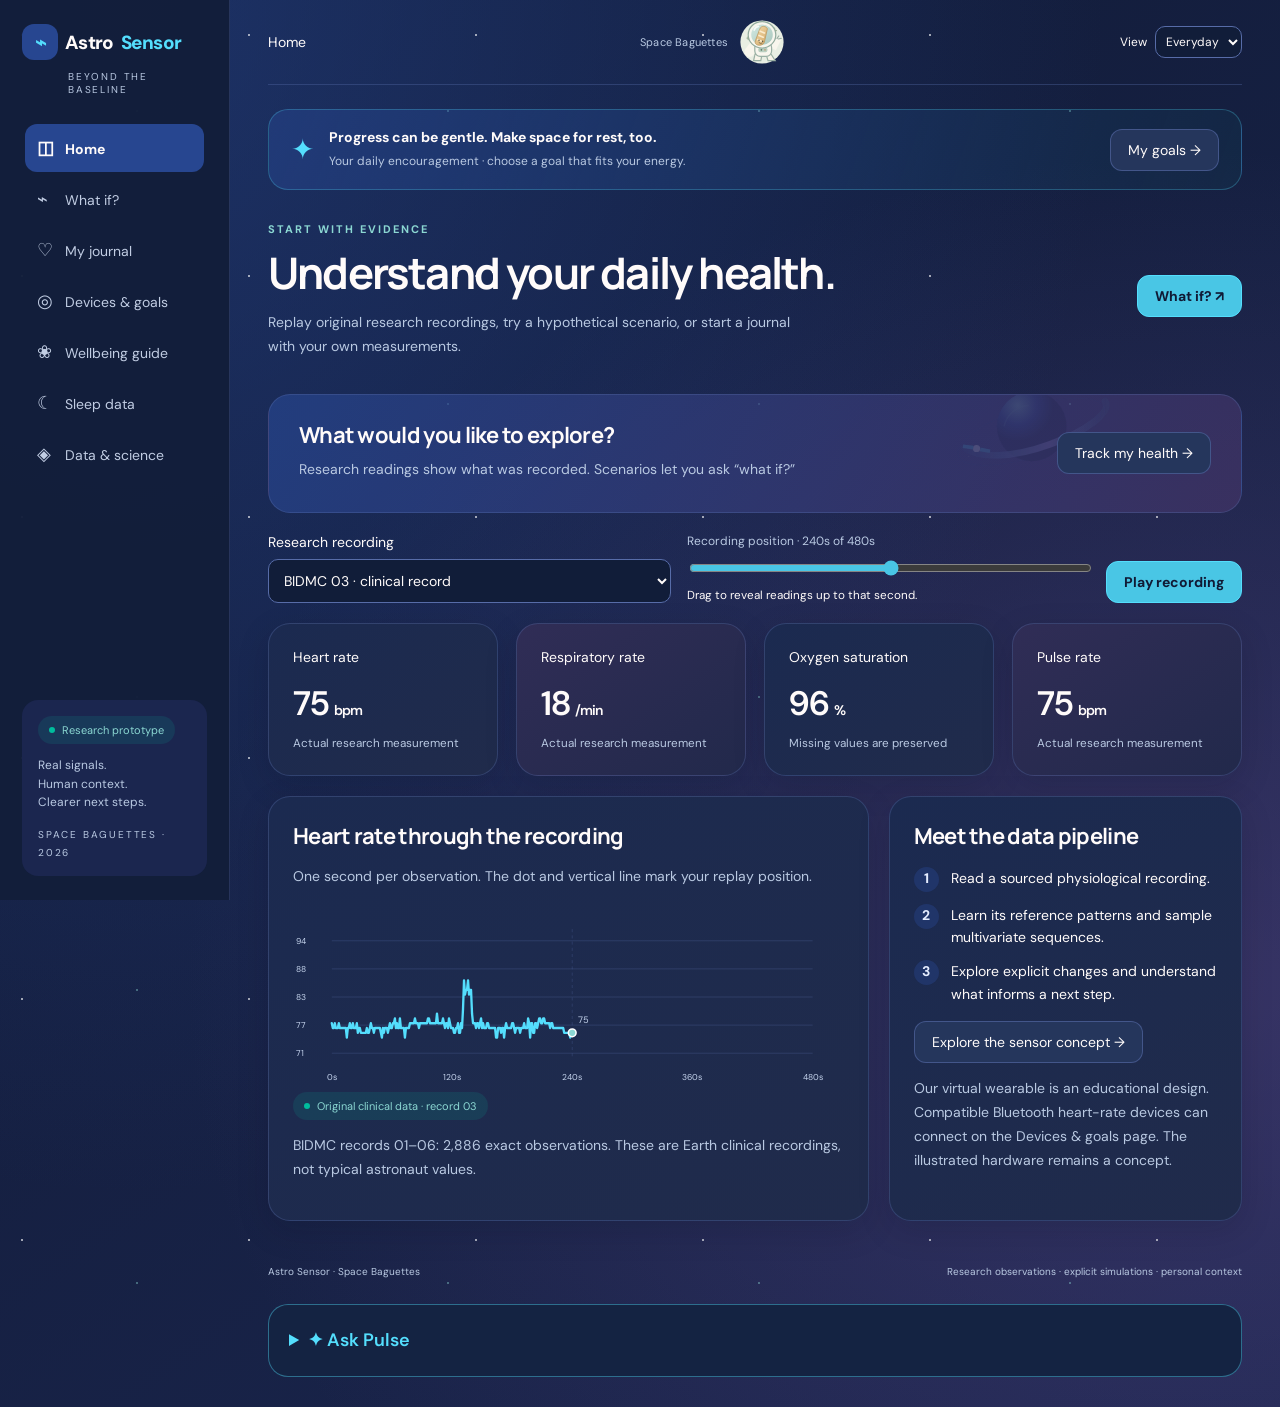
==== commit 95e5e954: "new edits" ====
--- a/astra-pulse/index.html
+++ b/astra-pulse/index.html
@@ -1 +1 @@
-<!doctype html><html lang="en"><head><meta charset="UTF-8"><meta name="viewport" content="width=device-width,initial-scale=1"><meta name="description" content="Explore real health recordings, interactive scenarios, your personal journal and a 3D wearable concept."><title>ASTRA-PULSE · Crew health, understood</title><link rel="stylesheet" href="style.css?v=20261018-cosmic2"><link rel="stylesheet" href="experience.css?v=20261018-cosmic2"><link rel="stylesheet" href="cuff-model.css?v=20261018-cosmic2"></head><body><div id="app"></div><script src="research-data.js?v=20261018-cosmic2"></script><script src="sleep-data.js?v=20261018-cosmic2"></script><script src="health-engine.js?v=20261018-cosmic2"></script><script src="cuff-model.js?v=20261018-cosmic2"></script><script src="sleep-model.js?v=20261018-cosmic2"></script><script src="experience.js?v=20261018-cosmic2"></script></body></html>
+<!doctype html><html lang="en"><head><meta charset="UTF-8"><meta name="viewport" content="width=device-width,initial-scale=1"><meta name="description" content="Explore real health recordings, interactive scenarios, your personal journal and a 3D wearable concept."><title>Astro Sensor · Crew health, understood</title><link rel="stylesheet" href="style.css?v=20261025-astro1"><link rel="stylesheet" href="experience.css?v=20261025-astro1"><link rel="stylesheet" href="cuff-model.css?v=20261025-astro1"><link rel="stylesheet" href="astro.css?v=20261025-astro1"></head><body><div id="app"></div><script src="research-data.js?v=20261025-astro1"></script><script src="sleep-data.js?v=20261025-astro1"></script><script src="health-engine.js?v=20261025-astro1"></script><script src="cuff-model.js?v=20261025-astro1"></script><script src="sleep-model.js?v=20261025-astro1"></script><script src="experience.js?v=20261025-astro1"></script><script src="astro.js?v=20261025-astro1"></script></body></html>
--- a/astra-pulse/astro.css
+++ b/astra-pulse/astro.css
@@ -0,0 +1,10 @@
+/* Astro Sensor: deep-space surfaces with restrained cyan and violet accents. */
+:root{color-scheme:dark;--ink:#fffbfa;--muted:#b9c9e2;--green:#54defd;--line:#576ca85c;--bg:#101a35}
+body{background-color:#101a35;background-image:radial-gradient(circle at 22px 35px,#fff9 0 1px,transparent 1.5px),radial-gradient(circle at 137px 111px,#8bd7d266 0 .7px,transparent 1.3px),radial-gradient(ellipse at 10% 0,#27469088,transparent 60%),radial-gradient(ellipse at 95% 70%,#634b8d66,transparent 60%),linear-gradient(145deg,#101a35,#1b264f);background-size:227px 241px,311px 293px,100% 100%,100% 100%,100% 100%}
+.sidebar{background:#131e3af7;border-color:#576ca84d}.logo{font-size:19px;gap:7px}.logo span{color:#54defd}.logo i,.featureicon{background:#274690;color:#54defd}.sidebar nav{gap:3px;margin-top:25px}.sidebar nav button{padding:12px;color:#c1cde3}.sidebar nav button.active{background:#274690;color:#fffbfa}.sidebar nav button:hover{background:#27469088}.sidefoot{background:#1b264f}.sidefoot .tiny,.tiny,.team-mascot{color:#b9c9e2}.badge{background:#00bd9d20;color:#8bd7d2}.badge:before{background:#00bd9d}.topbar{border-color:var(--line);flex-wrap:wrap;height:auto;min-height:85px;padding:15px 0;gap:12px}.main{max-width:1600px}.hero{padding-top:32px}h1{font-size:clamp(30px,3.4vw,46px)}h1,h2,h3{color:#fffbfa}p{color:var(--muted)}
+.card,.stat,.realm{background:linear-gradient(145deg,#1b2a50,#202b4b);border:1px solid #576ca85c;box-shadow:0 10px 32px #050b1c26}.stat:nth-child(2n),.realm:nth-child(2n){background:linear-gradient(145deg,#302d56,#22294b)}.realm p{color:var(--muted)}.banner{background:linear-gradient(115deg,#274690aa,#443568aa);border:1px solid #576ca85c}.notice,.mini-stats>div,.steps .step b{background:#27469066;color:#e5edff}.notice strong{color:#54defd}.mini-stats small{color:#bed0ec}.meter{background:#576ca84d}.meter i{background:linear-gradient(90deg,#49c6e5,#00bd9d)}.score-number,.health-inputs strong,summary,#form-status,.sensor-arrow i{color:#54defd}.eyebrow{color:#8bd7d2}.selected,.checkin button.selected{background:#274690!important;color:#fffbfa!important;border-color:#54defd!important}
+button{background:#25365c;border-color:#576ca899;color:#fffbfa;transition:background .15s}button:hover{background:#324b7b}button.primary{background:#49c6e5;color:#101a35;border-color:#54defd;font-weight:700}button.primary:hover{background:#8beaff}button:focus-visible,a:focus-visible,input:focus-visible,select:focus-visible,summary:focus-visible{outline:3px solid #54defd;outline-offset:4px}a{color:#54defd}.control input[type=number],.control input[type=date],.control input[type=text],.control textarea,select,input,textarea{background:#111d39;color:#fffbfa;border:1px solid #576ca8;border-radius:10px;padding:11px;max-width:100%}input[type=checkbox],input[type=range]{padding:0;accent-color:#49c6e5}.health-inputs small{color:#b9c9e2}.health-inputs input[type=number]{width:100%}th,footer{color:#b9c9e2}.chart text{fill:#c6d5ee}.chart line{stroke:#576ca85c}.chart path[stroke]{stroke:#54defd}.chart circle{fill:#8bd7d2}.chart rect{fill:#576ca822}.chart{overflow:visible}.breath{background:#274690;color:#54defd}dialog{background:#1b264f;color:#fffbfa;border-color:#576ca8}dialog::backdrop{background:#050b1bbd}.sensor-arrow{background:#25365c}.wearable-card,.cuff-3d,.cuff-3d:hover{background:#1b264f;border-color:#576ca8}.wearable-stage .space,.cuff-space{background:radial-gradient(ellipse,#576ca84d,transparent 70%)}.watch-band{background:repeating-linear-gradient(0deg,#576ca8 0 8px,#274690 9px 10px);border-color:#576ca8}.watch-case,.cuff-monitor{background:linear-gradient(145deg,#c7d3ee,#576ca8);border-color:#879dc6}.watch-screen,.cuff-monitor-screen{background:linear-gradient(135deg,#14254c,#0c172b);color:#54defd}.sensor-dot,.cuff-hotspot{background:#49c6e5;color:#101a35}.sensor-dot.oxygen{background:#b8a4f0}.sensor-dot.eda{background:#8bd7d2}.sensor-dot.motion{background:#54defd}.sensor-dot.temp{background:#c3b5ee}.sensor-leaders text{fill:#d2e5ff}.sensor-leaders path{stroke:#8bd7d2}.cuff-fabric{background:linear-gradient(105deg,#576ca8,#274690);border-color:#8294c6}.cuff-fastener{background:#1b264f;border-color:#576ca8}.cuff-floating-label{background:#1b264fe6;color:#bfeefa;border-color:#576ca8}.cuff-model-controls span,.cuff-3d>small{color:#b9c9e2}
+.daily-support{display:flex;gap:15px;align-items:center;padding:18px 22px;margin-top:24px;border:1px solid #49c6e54d;border-radius:20px;background:linear-gradient(110deg,#27469080,#00bd9d0d)}.daily-support>span{font-size:28px;color:#54defd}.daily-support p{font-size:12px;margin:5px 0 0}.daily-support button{margin-left:auto;white-space:nowrap}.mode-control{display:flex;align-items:center;gap:8px;font-size:12px}.mode-control select{padding:6px}.pulse-helper{margin-top:26px;padding:20px;border:1px solid #54defd66;border-radius:20px;background:#142342}.pulse-helper summary{font-size:18px}.pulse-helper form{display:flex;gap:10px;flex-wrap:wrap}.pulse-helper label{width:100%}.pulse-helper input{flex:1;min-width:150px}.pulse-helper p{max-width:850px}.technical-section{margin-top:22px}body[data-mode=easy] .technical-section{display:none}.ear-layout{display:grid;grid-template-columns:1fr 1.4fr;gap:25px;margin-top:20px}.ear-space{position:relative;min-height:270px;display:grid;place-items:center;perspective:700px;touch-action:none;cursor:grab;border-radius:22px;background:radial-gradient(ellipse,#576ca860,transparent 70%)}.ear-space>small{position:absolute;bottom:12px;color:#b9c9e2;font-size:11px}.ear-device{width:145px;height:200px;position:relative;transform-style:preserve-3d;transform:rotateY(-25deg) rotateX(-10deg)}.ear-hook{position:absolute;inset:4px 18px 30px 0;border:17px solid #8bd7d2;border-bottom-color:transparent;border-radius:70px;transform:translateZ(-12px);box-shadow:inset 4px 2px 0 #fff5}.ear-pod{position:absolute;right:0;bottom:15px;width:65px;height:110px;border-radius:35px;background:linear-gradient(125deg,#e3edff,#576ca8);border:2px solid #a6bae6;box-shadow:8px 8px 0 #274690;transform:translateZ(15px);display:flex;flex-direction:column;align-items:center;justify-content:center;gap:16px}.ear-pod span{font-size:8px;letter-spacing:2px;color:#1b264f}.ear-pod button{padding:6px 10px;border-radius:50%;background:#00bd9d;color:#101a35}.scroll-reveal.revealed{animation:astroReveal .45s ease-out both}@keyframes astroReveal{from{opacity:.65;transform:translateY(8px)}to{opacity:1;transform:translateY(0)}}
+@media(max-width:700px){.ear-layout{grid-template-columns:1fr}.daily-support{padding:15px;flex-wrap:wrap}.daily-support button{margin-left:0}.daily-support>div{flex:1;min-width:190px}.topbar .team-mascot{margin-left:auto}.mode-control{width:100%}.sidebar nav button{padding:11px}.logo{font-size:20px}}
+@media(prefers-reduced-motion:reduce){.scroll-reveal.revealed{animation:none}}
+.hero-actions:empty{display:block;width:210px;min-width:170px;height:140px;background:url('orbit-scene.svg') center/contain no-repeat}.hero:has(.hero-actions:empty)>div:first-child{max-width:850px}.banner{position:relative;overflow:hidden}.banner:after{content:'';position:absolute;right:12%;top:-60px;width:190px;height:190px;background:url('orbit-scene.svg') center/contain no-repeat;opacity:.13;pointer-events:none}.banner>*{position:relative;z-index:1}@media(max-width:700px){.hero-actions:empty{width:100%;height:100px;margin-top:0;background-position:right center}.hero:has(.hero-actions:empty)>div:first-child{max-width:100%}}
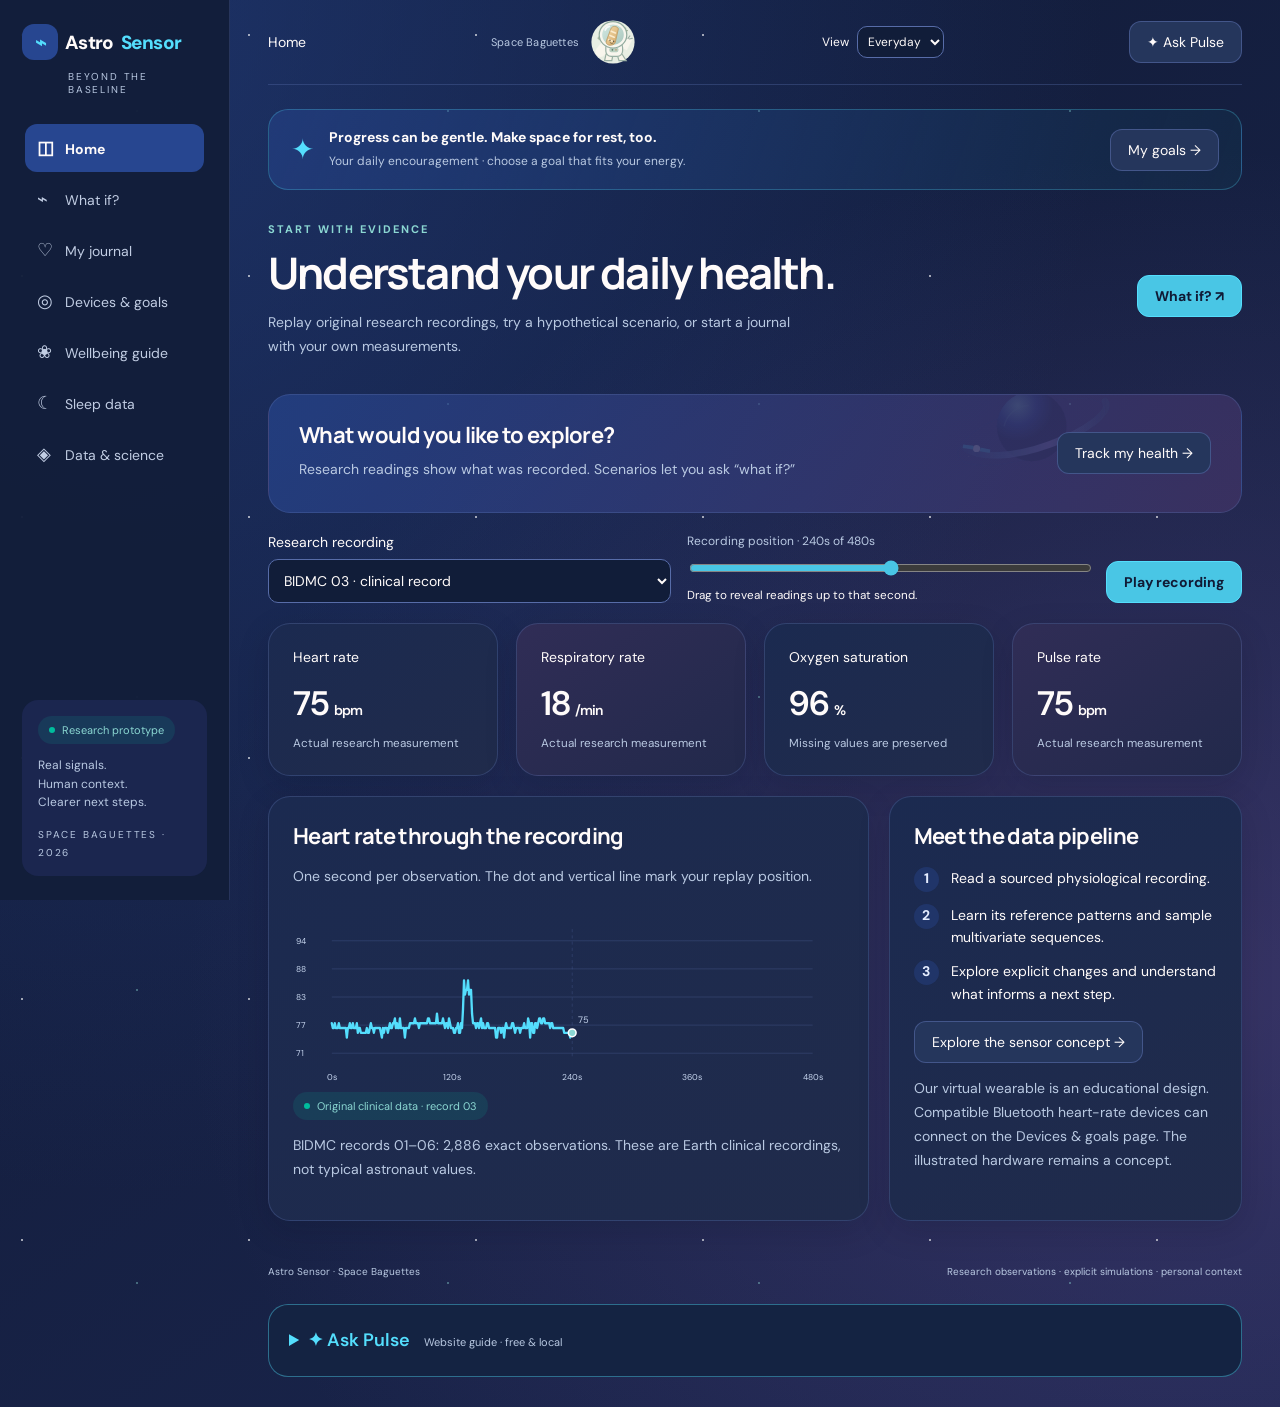
==== commit c6dfa552: "new edits" ====
--- a/astra-pulse/index.html
+++ b/astra-pulse/index.html
@@ -1 +1 @@
-<!doctype html><html lang="en"><head><meta charset="UTF-8"><meta name="viewport" content="width=device-width,initial-scale=1"><meta name="description" content="Explore real health recordings, interactive scenarios, your personal journal and a 3D wearable concept."><title>Astro Sensor · Crew health, understood</title><link rel="stylesheet" href="style.css?v=20261025-astro1"><link rel="stylesheet" href="experience.css?v=20261025-astro1"><link rel="stylesheet" href="cuff-model.css?v=20261025-astro1"><link rel="stylesheet" href="astro.css?v=20261025-astro1"></head><body><div id="app"></div><script src="research-data.js?v=20261025-astro1"></script><script src="sleep-data.js?v=20261025-astro1"></script><script src="health-engine.js?v=20261025-astro1"></script><script src="cuff-model.js?v=20261025-astro1"></script><script src="sleep-model.js?v=20261025-astro1"></script><script src="experience.js?v=20261025-astro1"></script><script src="astro.js?v=20261025-astro1"></script></body></html>
+<!doctype html><html lang="en"><head><meta charset="UTF-8"><meta name="viewport" content="width=device-width,initial-scale=1"><meta name="description" content="Explore real health recordings, interactive scenarios, your personal journal and a 3D wearable concept."><title>Astro Sensor · Crew health, understood</title><link rel="stylesheet" href="style.css?v=20261025-pulse2"><link rel="stylesheet" href="experience.css?v=20261025-pulse2"><link rel="stylesheet" href="cuff-model.css?v=20261025-pulse2"><link rel="stylesheet" href="astro.css?v=20261025-pulse2"></head><body><div id="app"></div><script src="research-data.js?v=20261025-pulse2"></script><script src="sleep-data.js?v=20261025-pulse2"></script><script src="health-engine.js?v=20261025-pulse2"></script><script src="cuff-model.js?v=20261025-pulse2"></script><script src="sleep-model.js?v=20261025-pulse2"></script><script src="experience.js?v=20261025-pulse2"></script><script src="astro.js?v=20261025-pulse2"></script><script src="pulse.js?v=20261025-pulse2"></script></body></html>
--- a/astra-pulse/astro.css
+++ b/astra-pulse/astro.css
@@ -7,4 +7,5 @@
 .daily-support{display:flex;gap:15px;align-items:center;padding:18px 22px;margin-top:24px;border:1px solid #49c6e54d;border-radius:20px;background:linear-gradient(110deg,#27469080,#00bd9d0d)}.daily-support>span{font-size:28px;color:#54defd}.daily-support p{font-size:12px;margin:5px 0 0}.daily-support button{margin-left:auto;white-space:nowrap}.mode-control{display:flex;align-items:center;gap:8px;font-size:12px}.mode-control select{padding:6px}.pulse-helper{margin-top:26px;padding:20px;border:1px solid #54defd66;border-radius:20px;background:#142342}.pulse-helper summary{font-size:18px}.pulse-helper form{display:flex;gap:10px;flex-wrap:wrap}.pulse-helper label{width:100%}.pulse-helper input{flex:1;min-width:150px}.pulse-helper p{max-width:850px}.technical-section{margin-top:22px}body[data-mode=easy] .technical-section{display:none}.ear-layout{display:grid;grid-template-columns:1fr 1.4fr;gap:25px;margin-top:20px}.ear-space{position:relative;min-height:270px;display:grid;place-items:center;perspective:700px;touch-action:none;cursor:grab;border-radius:22px;background:radial-gradient(ellipse,#576ca860,transparent 70%)}.ear-space>small{position:absolute;bottom:12px;color:#b9c9e2;font-size:11px}.ear-device{width:145px;height:200px;position:relative;transform-style:preserve-3d;transform:rotateY(-25deg) rotateX(-10deg)}.ear-hook{position:absolute;inset:4px 18px 30px 0;border:17px solid #8bd7d2;border-bottom-color:transparent;border-radius:70px;transform:translateZ(-12px);box-shadow:inset 4px 2px 0 #fff5}.ear-pod{position:absolute;right:0;bottom:15px;width:65px;height:110px;border-radius:35px;background:linear-gradient(125deg,#e3edff,#576ca8);border:2px solid #a6bae6;box-shadow:8px 8px 0 #274690;transform:translateZ(15px);display:flex;flex-direction:column;align-items:center;justify-content:center;gap:16px}.ear-pod span{font-size:8px;letter-spacing:2px;color:#1b264f}.ear-pod button{padding:6px 10px;border-radius:50%;background:#00bd9d;color:#101a35}.scroll-reveal.revealed{animation:astroReveal .45s ease-out both}@keyframes astroReveal{from{opacity:.65;transform:translateY(8px)}to{opacity:1;transform:translateY(0)}}
 @media(max-width:700px){.ear-layout{grid-template-columns:1fr}.daily-support{padding:15px;flex-wrap:wrap}.daily-support button{margin-left:0}.daily-support>div{flex:1;min-width:190px}.topbar .team-mascot{margin-left:auto}.mode-control{width:100%}.sidebar nav button{padding:11px}.logo{font-size:20px}}
 @media(prefers-reduced-motion:reduce){.scroll-reveal.revealed{animation:none}}
+.pulse-helper summary small{font-size:11px;color:var(--muted);font-weight:400;margin-left:10px}.pulse-history{display:grid;gap:12px;max-height:420px;overflow:auto;margin:18px 0;overscroll-behavior:contain}.pulse-message{padding:16px 18px;background:#1b2a50;border:1px solid #576ca866;border-radius:16px;max-width:95%}.pulse-message>strong{color:#8bd7d2;font-size:12px}.pulse-message p{margin:8px 0;white-space:pre-wrap}.pulse-message button{margin:5px 5px 0 0;font-size:12px}.pulse-message.pulse-user{margin-left:auto;background:#27469055}.pulse-suggestions{display:flex;gap:8px;flex-wrap:wrap}.pulse-suggestions button{font-size:12px;padding:8px 12px}.pulse-helper input:focus{outline:2px solid #54defd}.pulse-history:empty{display:none}
 .hero-actions:empty{display:block;width:210px;min-width:170px;height:140px;background:url('orbit-scene.svg') center/contain no-repeat}.hero:has(.hero-actions:empty)>div:first-child{max-width:850px}.banner{position:relative;overflow:hidden}.banner:after{content:'';position:absolute;right:12%;top:-60px;width:190px;height:190px;background:url('orbit-scene.svg') center/contain no-repeat;opacity:.13;pointer-events:none}.banner>*{position:relative;z-index:1}@media(max-width:700px){.hero-actions:empty{width:100%;height:100px;margin-top:0;background-position:right center}.hero:has(.hero-actions:empty)>div:first-child{max-width:100%}}
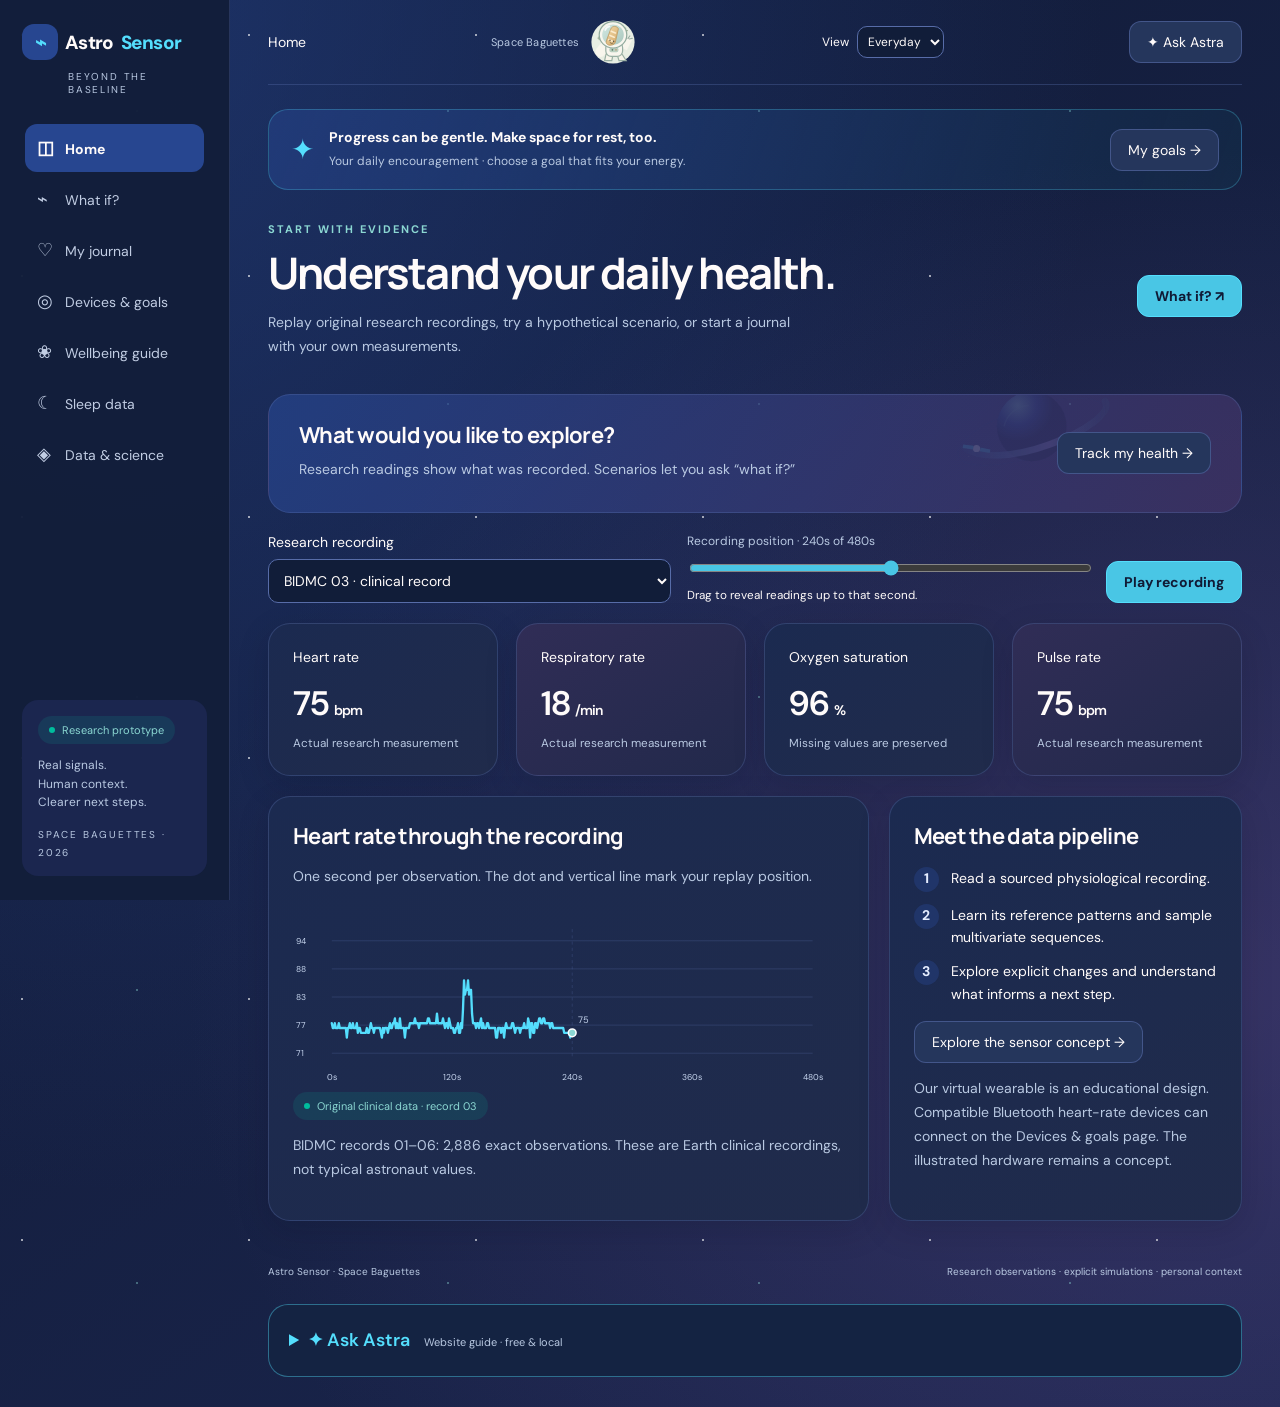
==== commit 5da3760c: "chatbot" ====
--- a/astra-pulse/index.html
+++ b/astra-pulse/index.html
@@ -1 +1 @@
-<!doctype html><html lang="en"><head><meta charset="UTF-8"><meta name="viewport" content="width=device-width,initial-scale=1"><meta name="description" content="Explore real health recordings, interactive scenarios, your personal journal and a 3D wearable concept."><title>Astro Sensor · Crew health, understood</title><link rel="stylesheet" href="style.css?v=20261025-pulse2"><link rel="stylesheet" href="experience.css?v=20261025-pulse2"><link rel="stylesheet" href="cuff-model.css?v=20261025-pulse2"><link rel="stylesheet" href="astro.css?v=20261025-pulse2"></head><body><div id="app"></div><script src="research-data.js?v=20261025-pulse2"></script><script src="sleep-data.js?v=20261025-pulse2"></script><script src="health-engine.js?v=20261025-pulse2"></script><script src="cuff-model.js?v=20261025-pulse2"></script><script src="sleep-model.js?v=20261025-pulse2"></script><script src="experience.js?v=20261025-pulse2"></script><script src="astro.js?v=20261025-pulse2"></script><script src="pulse.js?v=20261025-pulse2"></script></body></html>
+<!doctype html><html lang="en"><head><meta charset="UTF-8"><meta name="viewport" content="width=device-width,initial-scale=1"><meta name="description" content="Explore real health recordings, interactive scenarios, your personal journal and a 3D wearable concept."><title>Astro Sensor · Crew health, understood</title><link rel="stylesheet" href="style.css?v=20261025-astra3"><link rel="stylesheet" href="experience.css?v=20261025-astra3"><link rel="stylesheet" href="cuff-model.css?v=20261025-astra3"><link rel="stylesheet" href="astro.css?v=20261025-astra3"></head><body><div id="app"></div><script src="research-data.js?v=20261025-astra3"></script><script src="sleep-data.js?v=20261025-astra3"></script><script src="health-engine.js?v=20261025-astra3"></script><script src="cuff-model.js?v=20261025-astra3"></script><script src="sleep-model.js?v=20261025-astra3"></script><script src="experience.js?v=20261025-astra3"></script><script src="astro.js?v=20261025-astra3"></script><script src="pulse.js?v=20261025-astra3"></script></body></html>
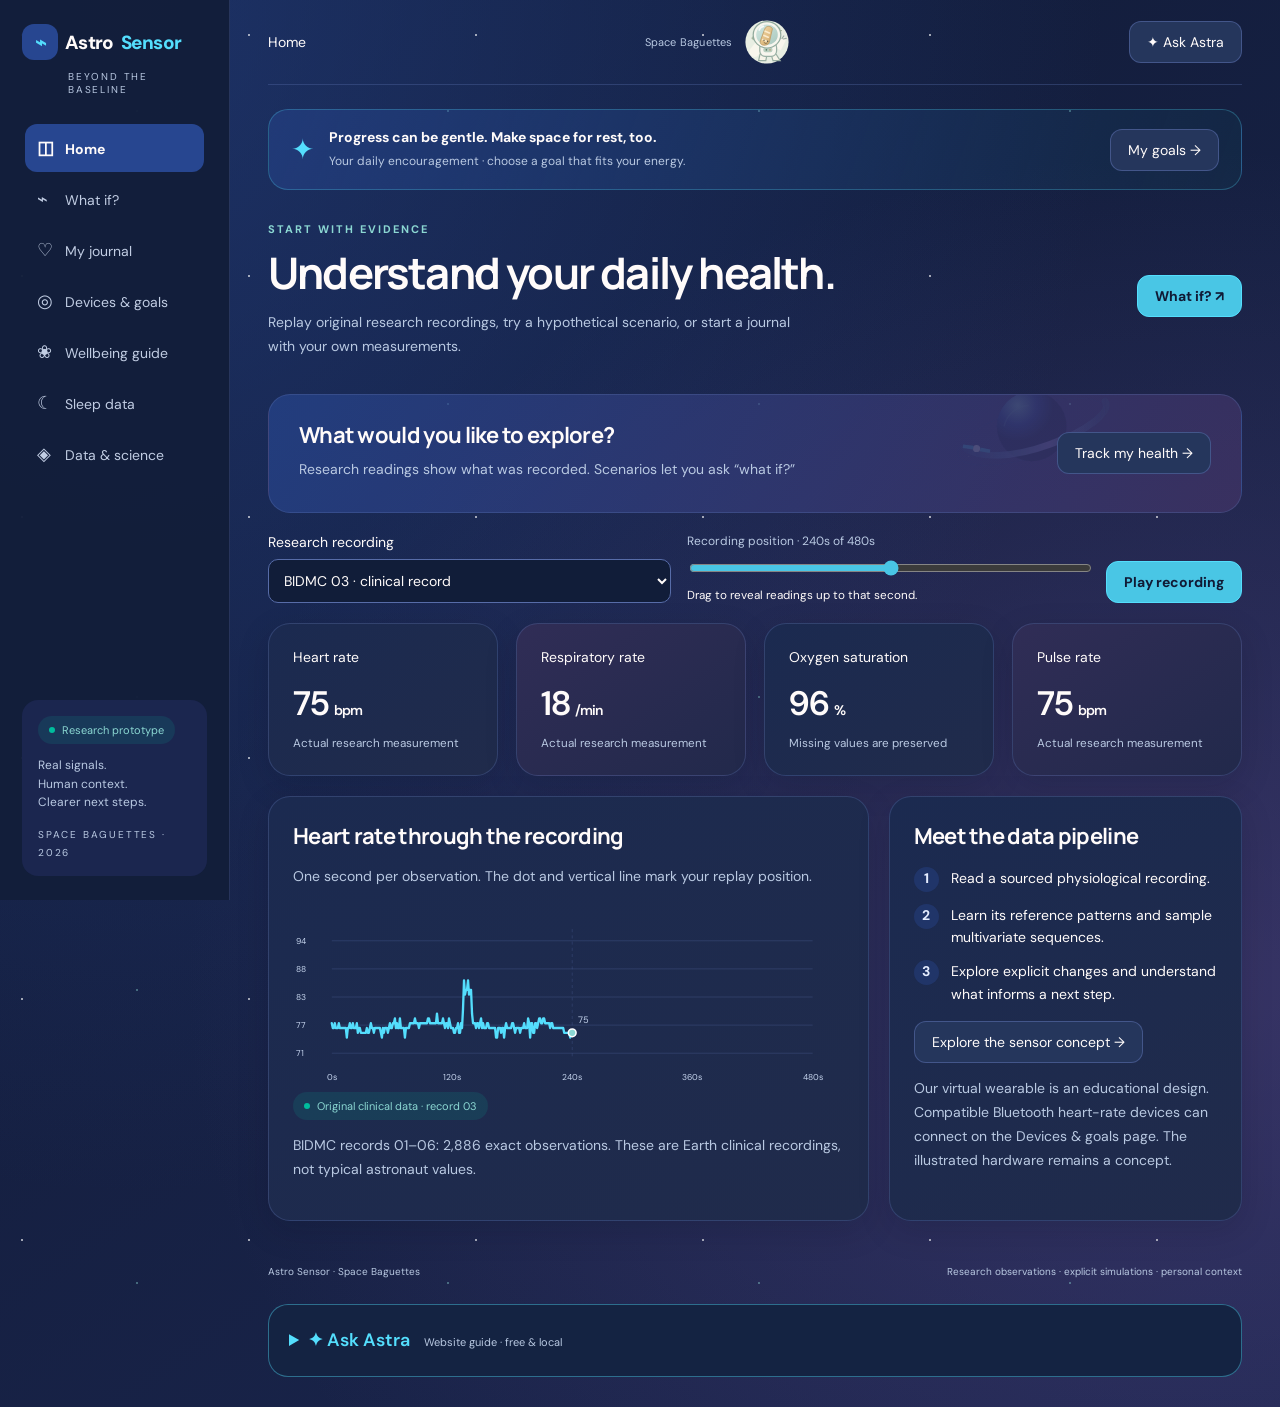
==== commit c83bf2f9: "what if?" ====
--- a/astra-pulse/index.html
+++ b/astra-pulse/index.html
@@ -1 +1 @@
-<!doctype html><html lang="en"><head><meta charset="UTF-8"><meta name="viewport" content="width=device-width,initial-scale=1"><meta name="description" content="Explore real health recordings, interactive scenarios, your personal journal and a 3D wearable concept."><title>Astro Sensor · Crew health, understood</title><link rel="stylesheet" href="style.css?v=20261025-astra3"><link rel="stylesheet" href="experience.css?v=20261025-astra3"><link rel="stylesheet" href="cuff-model.css?v=20261025-astra3"><link rel="stylesheet" href="astro.css?v=20261025-astra3"></head><body><div id="app"></div><script src="research-data.js?v=20261025-astra3"></script><script src="sleep-data.js?v=20261025-astra3"></script><script src="health-engine.js?v=20261025-astra3"></script><script src="cuff-model.js?v=20261025-astra3"></script><script src="sleep-model.js?v=20261025-astra3"></script><script src="experience.js?v=20261025-astra3"></script><script src="astro.js?v=20261025-astra3"></script><script src="pulse.js?v=20261025-astra3"></script></body></html>
+<!doctype html><html lang="en"><head><meta charset="UTF-8"><meta name="viewport" content="width=device-width,initial-scale=1"><meta name="description" content="Explore real health recordings, interactive scenarios, your personal journal and a 3D wearable concept."><title>Astro Sensor · Crew health, understood</title><link rel="stylesheet" href="style.css?v=20261025-advanced4"><link rel="stylesheet" href="experience.css?v=20261025-advanced4"><link rel="stylesheet" href="cuff-model.css?v=20261025-advanced4"><link rel="stylesheet" href="astro.css?v=20261025-advanced4"></head><body><div id="app"></div><script src="research-data.js?v=20261025-advanced4"></script><script src="sleep-data.js?v=20261025-advanced4"></script><script src="health-engine.js?v=20261025-advanced4"></script><script src="cuff-model.js?v=20261025-advanced4"></script><script src="sleep-model.js?v=20261025-advanced4"></script><script src="experience.js?v=20261025-advanced4"></script><script src="astro.js?v=20261025-advanced4"></script><script src="pulse.js?v=20261025-advanced4"></script></body></html>
